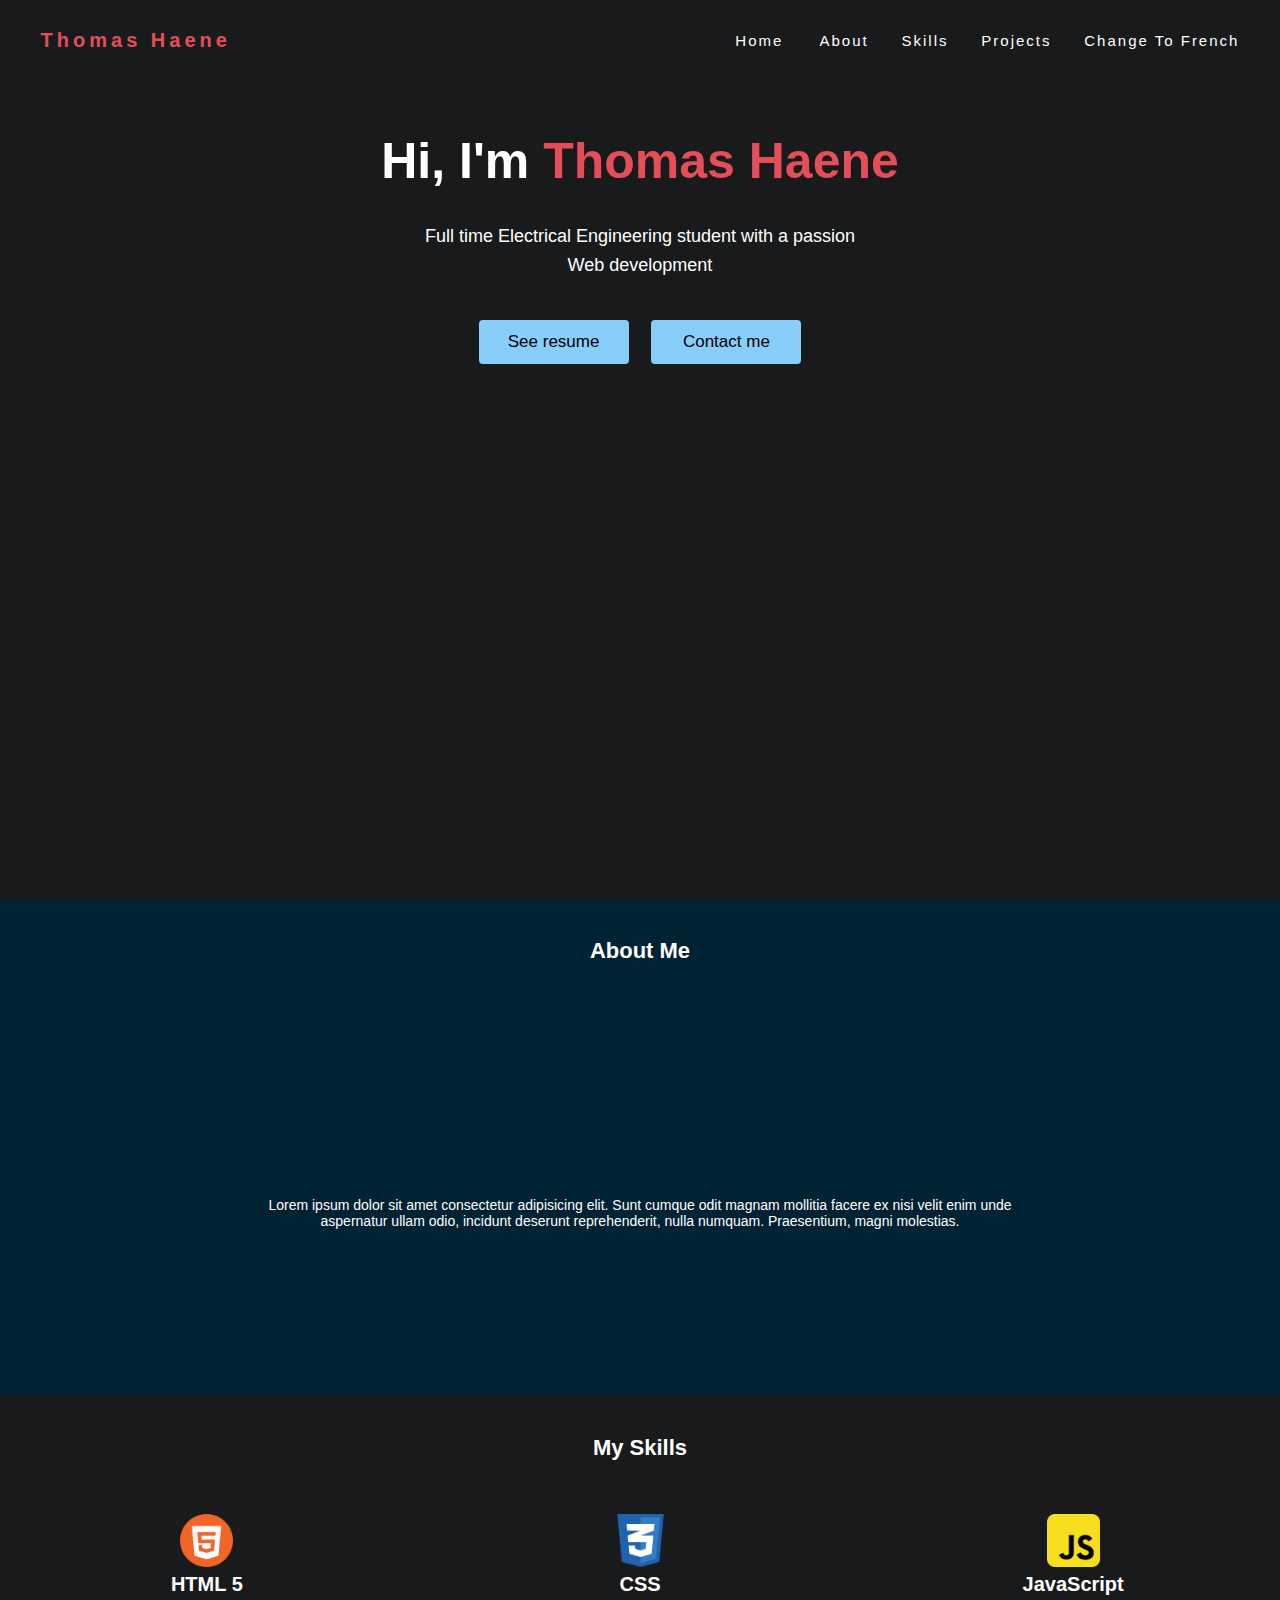
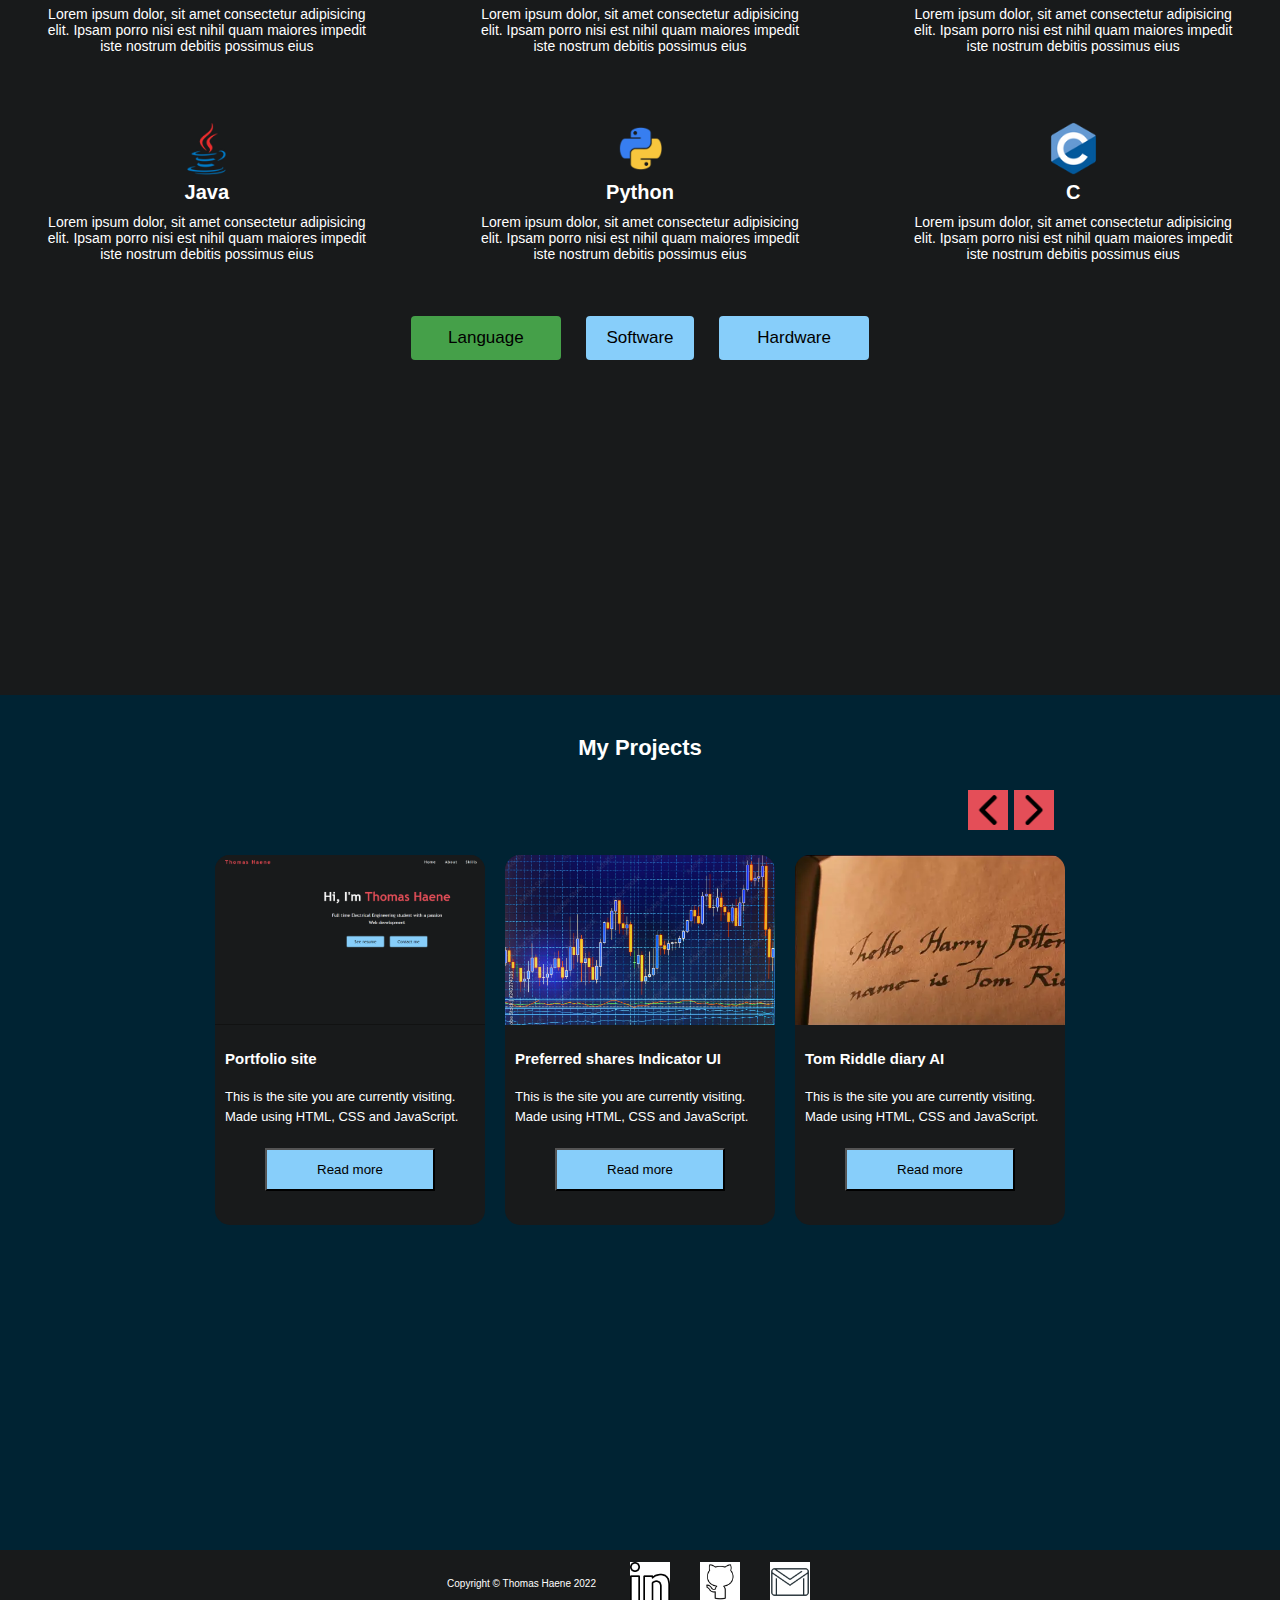
==== index.html @ de73f101 "Added the template for my projects section." ====
<!DOCTYPE html>
<html lang="en">
<head>
    <meta charset="UTF-8">
    <meta http-equiv="X-UA-Compatible" content="IE=edge">
    <meta name="viewport" content="width=device-width, initial-scale=1.0">


    <title>Tom's website V2</title>
    <link rel="stylesheet" href="style.css">
    <script src="./script.js"></script>
    
    <!-- How to close the side bar in VS code: CTRL B  -->
    <!-- Also to comment a line use CTRL / this is huge -->



    
</head>
<body>

    <header>
        <nav>
            <div class="logo"> Thomas Haene </div>
    
            </div>
            
            <div class="nav-items">
                <a href="/index.html"> Home </a>
                <a href="#about"> About</a>
                <a href="#skills"> Skills</a>
                <a href="#projects"> Projects</a>
                <a href="/contact.html" onclick="french"> Change To French</a>
            
            </div>


            <span class="mobileNavMenu">Menu</span>
            
    
        </nav>
    </header>
    
    <main>
        <section class="hero"> 
            <div class="hero-container">
                <h1> Hi, I'm <span>Thomas Haene</span></h1>
                <p> Full time Electrical Engineering student with a passion <br> <span>Web development</span></p>
                <div class="button-container">
                    <input type="submit" value= "See resume" class='resumebutton' onclick="openResume()"/>
                    <input type="submit" value= "Contact me" class='resumebutton'/>
                
                </div>
               
            
            </div>
        </section>  
        
        <section class="aboutme">
            <h1> About Me</h1>

            <span id="about"></span>

            <p class="aboutp">
                Lorem ipsum dolor sit amet consectetur adipisicing elit. Sunt cumque odit magnam mollitia facere ex nisi velit enim unde aspernatur ullam odio, incidunt deserunt reprehenderit, nulla numquam. Praesentium, magni molestias.
            </p>

        


           
        </section>




    
    
        <section class="skills">
            <h1>My Skills</h1>
            <span id="skills"></span>

            <div class="skillContainer">
                <div class="skill1"> 
                    <img src="htmlicon.png" alt="">
                    <h3>HTML 5</h3>
                    <p>Lorem ipsum dolor, sit amet consectetur adipisicing elit. Ipsam porro nisi est nihil quam maiores impedit iste nostrum debitis possimus eius</p>
                </div>
                <div class="skill2">
                    <img src="cssicon.png" alt="">
                    <h3>CSS</h3>
                    <p>Lorem ipsum dolor, sit amet consectetur adipisicing elit. Ipsam porro nisi est nihil quam maiores impedit iste nostrum debitis possimus eius</p>
                </div>
                <div class="skill3"> 
                    <img src="JavaScripticon.png" alt="">
                    <h3>JavaScript</h3>
                    <p>Lorem ipsum dolor, sit amet consectetur adipisicing elit. Ipsam porro nisi est nihil quam maiores impedit iste nostrum debitis possimus eius</p>
                </div>
                <div class="skill4"> 
                    <img src="javaicon.png" alt="javaicon">
                    <h3>Java</h3>
                    <p>Lorem ipsum dolor, sit amet consectetur adipisicing elit. Ipsam porro nisi est nihil quam maiores impedit iste nostrum debitis possimus eius</p>
                </div>
                <div class="skill5"> 
                    <img src="pythonicon.png" alt="">
                    <h3>Python</h3>
                    <p>Lorem ipsum dolor, sit amet consectetur adipisicing elit. Ipsam porro nisi est nihil quam maiores impedit iste nostrum debitis possimus eius</p>
                </div>
                <div class="skill6">
                    <img src="cicon.png" alt="">
                    <h3>C</h3>
                    <p>Lorem ipsum dolor, sit amet consectetur adipisicing elit. Ipsam porro nisi est nihil quam maiores impedit iste nostrum debitis possimus eius</p>
                </div>
            </div>

            <div class="buttonContainer">
                <button data-language class="languagesButton" onclick="languagesMenu()" > Language </button>
                <button data-software class="softwaresButton" onclick="softwareMenu()"> Software</button>
                <button data-hardware class="hardwaresButton" onclick="hardwareMenu()"> Hardware</button>
            </div>

            


        </section>

    
        <section class="projects">
            <h1>My Projects</h1>
            <span id="projects"></span>
           
            


            <div class="projectsContainer">
              
               

                <div class="projectCard">
                    <div class="cardImage1"></div>
                    <h2>Portfolio site</h2>
                    <p>This is the site you are currently visiting. Made using HTML, CSS and JavaScript.</p>
                    <button class="1stProject" onclick="">Read more</button>
                </div>
                <div class="projectCard">
                    <div class="cardImage2"></div>
                    <h2>Preferred shares Indicator UI</h2>
                    <p>This is the site you are currently visiting. Made using HTML, CSS and JavaScript.</p>
                    <button class="1stProject" onclick="">Read more</button>
                </div>
                <div class="third">
                    <div class="arrows">
                        <img src="leftarrow.png" alt="" class="leftArrow" onclick="leftArrow">
                        <img src="rightarrow.png" alt="" class="rightArrow" onclick="rightArrow">
                        
                    </div>
                    <div class="projectCard">
                        <div class="cardImage3"></div>
                        <h2>Tom Riddle diary AI</h2>
                        <p>This is the site you are currently visiting. Made using HTML, CSS and JavaScript.</p>
                        <button class="1stProject" onclick="">Read more</button>
                    </div>     

                </div>
                
                
                
                
            </div>
           
            

        
        </section>
    

    </main>
    

    
    <footer>
        <div class="footerContainer">
            <div class="copyright">
                Copyright © Thomas Haene 2022
            </div>
            <div class="icons">
                <div class="linkedin">
                    <a href="https://www.linkedin.com/in/thomas-haene-a68b44220/">
                        <img src="linkedinwhite.png" alt="">
                    </a>
                   
                </div>
                <div class="github">
                    <a href="https://github.com/TomHaene"><img src="githubwhite.png" alt=""></a>
                </div>
                <div class="email">
                    <a href=""><img src="emailwhite.png" alt=""></a>
                </div>

            </div>




            
        </div>

    </footer>


    
</body>


</html>
---- style.css ----
* {
    box-sizing: border-box;
    margin:0px;
    padding: 0px;
    font-family: 'Trebuchet MS', 'Lucida Sans Unicode', 'Lucida Grande', 'Lucida Sans', 'Arial', 'Sans-serif';
    /* border: 2px solid lime  */
}


html{
    font-size: 62.5%; 
    /*this is 10px*/

}



/*-----------------Nav section-----------------------*/ 
nav{
    height:9vh;
    background-color: #181a1b;
    display: flex;
    justify-content: space-between;
    align-items: center;
    padding-left: 2%;
    padding-right: 2%;
    position: fixed;
    top: 0%;
    width: 100%;
    z-index: 9999;
    
}  

nav a, .logo{
    text-decoration: none;
    padding: 0 1.5rem;
    color:#fff;
}

nav a{
    letter-spacing: 2px;
    font-size: 1.5rem;
}

nav .logo{
    color: #e44e58;
    font-size: 2rem;
    font-weight: bold;
    letter-spacing: 4px;
}

.mobileNavMenu{
    display: none;
}


.hamburgerMenu{
    cursor: pointer;
    display: none;
}


/*-----------------Nav section-----------------------*/ 







/*-----------------Hero section-----------------------*/ 
.hero{
    background-color: #181a1b;
    color: #fff;

   
}

.hero-container{
    height:100vh;
    padding-top: 9%;
    line-height: 1.5;
    display: flex;
    flex-direction: column;
    align-items: center;
}

.hero-container p{
    margin-top:23px;

    line-height: 1.6;
    font-size:1.8rem;
    text-align: center;
}

.hero h1{
    font-size: 5rem;
    margin-top: 1vh;
}

.hero h1 span{
    color: #e44e58;
}


.button-container{
    margin-top: 40px;
}

.button-container input{
    margin: 0 10px 0 10px;;
}

/*---------------- Hero section-----------------------*/ 








/*-----------------About me section-----------------------*/ 
.aboutme{
    background-color: #002333;
    color: #fff;
    height:55vh;
    position: relative;
}

.aboutme h1{
    display: inline-block;
    position: absolute;
    left: 50%;
    transform: translateX(-50%);
    margin-top: 38px;
    font-size: 2.2rem;
}

.aboutp{
    position: absolute;
    height:15vh;
    width: 60%;
    left: 50%;
    transform: translateX(-50%);
    top: 33vh;
    font-size: 1.4rem;
    text-align: center;

}

#about{
    position: relative;
    top:-55%;
}



/*-----------------About me section-----------------------*/ 







/*-----------------Skills section-----------------------*/ 
.skills{
    background-color: #181a1b;
    color: #fff;
    height:100vh;
    position: relative;
}

#skills{
    position: relative;
    top:-6%;
}

.skills h1{
    position: absolute;
    left: 50%;
    transform: translateX(-50%);
    margin-top: 40px;
   font-size: 2.2rem;
   display: inline-block;
}
.skillContainer{
    display: grid;
    grid-template-columns: repeat(3,1fr);
    grid-template-rows: 160px 160px 160px;
    grid-row-gap: 10%;
    grid-column-gap: 8%;
    padding: 3%;
    padding-top:9%;

}


.skillContainer div{
    display: flex;
    flex-direction: column;
    align-items: center;

}

.skillContainer img{
    width: 53px;
    margin-bottom: 2%;
    margin-top: 1%;
}
.skillContainer h3{
    margin-bottom: 3%;
    font-size: 2rem;;
}
.skillContainer p{
    margin-bottom: 2%;
    font-size: 1.4rem;
    text-align: center;
}


.buttonContainer{
    display: flex;
    margin-top: 40px;
    flex-direction: row;
    justify-content: center;
    position: relative;
    bottom: 17%;
}

.buttonContainer button{
    margin: 0 1%;
    background-color: lightskyblue;
    width:150px;
    color: black;
    font-size: 17px;
    padding: 12px 20px;
    border: none;
    border-radius: 4px;
    cursor: pointer;
}

.buttonContainer button:hover {
    background-color: #45a049;
    width:150px;
    color: black;
    font-size: 17px;
    padding: 12px 20px;
    border: none;
    border-radius: 4px;
    cursor: pointer;
  }

  .buttonContainer button.languagesButton{
    background-color: #45a049;
  }

  .buttonContainer button.softwaresButton{
    width: fit-content;

  }


/*-----------------Skills section-----------------------*/ 












/*-----------------Projects section-----------------------*/ 

.projects{
    background-color: #002333;
    color: #fff;
    height:95vh;
    padding-top: 30px;
}

.projects h1{
    position: absolute;
    left: 50%;
    transform: translateX(-50%);
    margin-top: 10px;
   font-size: 2.2rem;
   display: inline-block;
}

#projects{
    position: relative;
    top:-11%;
}


.projectsContainer{
    display: flex;
    justify-content: center;

    flex-wrap: wrap;
    margin-top: 60px;


}


.projectCard{
    width:270px;
    height: 370px;
    margin: 10px;
    margin-top: 70px;
    border-radius: 15px;
    position: relative;
    background-color:#181a1b;
    display: flex;
    flex-direction: column;
}

.projectCard:hover{
    cursor: pointer;
    transform: scale(1.03);
    transition: all 1s ease;

}

.projectCard div{
    height: 170px;
    margin-bottom: 15px;
    background-size: cover;
    border-radius: 15px 15px 0 0 ;

}

.projectCard h2{
    padding: 10px;

}

.projectCard p{
    padding: 10px;
    font-size: 1.3rem;
    line-height: 1.5;
}


.cardImage1{
    background-image: url(websitepic.png);

}

.cardImage2{
    background-image: url(stock.jpg);

}

.cardImage3{
    background-image: url(riddle.webp);

}

.projectCard button{
    background-color:lightskyblue;
    padding: 12px 15px;
    text-align: center;
    display: block;
    margin: 12px 50px;
    
}

.projectCard button:hover{
    cursor: pointer;
    background-color: #45a049;
}


.third{
    position: relative;

}

.arrows{
    height: 50px;
    width: 100px;
   position: absolute;
   right: 5%;
   display: flex;
   justify-content: center;
   align-items: center;

}
.arrows img{
    height:40px;
    padding: 5px;
    margin: 0 3px;
    width:auto;
    background-color: #e44e58;
}

.leftArrow:hover{
    cursor: pointer;
}

.rightArrow:hover{
    cursor: pointer;
}






















/*-----------------Projects section-----------------------*/ 















/*-----------------Footer section-----------------------*/ 

footer{
    background-color: #181a1b;
    padding: 12px;
}


.footerContainer{
 display: flex;
 align-items: center;
 justify-content: center;



}

.copyright{
    line-height: 1.5;
    color: #fff;
    margin-right: 7px;
}


footer img{
    height:40px;
    background-color:#fff
}


.email{
    transition: transform 0.2s ease-out;
}

.email:hover{
    transform: scale(1.1);
    transition: all 0.5s ease;
}
.github{
    transition: transform 0.2s ease-out;
}

.github:hover{
    transform: scale(1.1);
    transition: all 0.5s ease;
}
.linkedin{
    transition: transform 0.2s ease-out;
}

.linkedin:hover{
    transform: scale(1.1);
    transition: all 0.5s ease;
}




.icons{
    display:flex;
    margin-left: 12px;
    margin-right: 8px;
}

.icons div{
    margin-right:15px;
    margin-left:15px;
}








/*-----------------Footer section-----------------------*/ 





















/*-----------------Buttons section-----------------------*/ 
input[type=text], select, textarea {
    width: 100%; /* Full width */
    padding: 12px; /* Some padding */ 
    border: 1px solid #ccc; /* Gray border */
    border-radius: 4px; /* Rounded borders */
    box-sizing: border-box; /* Make sure that padding and width stays in place */

    resize: vertical /* Allow the user to vertically resize the textarea (not horizontally) */

  }
  /* Style the submit button with a specific background color etc */
  input[type=submit] {
    background-color: lightskyblue;
    width:150px;
    color: black;
    font-size: 17px;
    padding: 12px 20px;
    border: none;
    border-radius: 4px;
    cursor: pointer;
  }
  
  /* When moving the mouse over the submit button, add a darker green color */
  input[type=submit]:hover {
    background-color: #45a049;
  }
/*-----------------Buttons section-----------------------*/ 






/*---------------Mobile Version-------------------------*/


@media screen and (max-width: 767px) {


     /*--------Mobile NavBar ---------------*/

     .nav-items{
        display: none;
     }

     nav .logo{
        font-size: 1.7rem;
    }

    .mobileNavMenu{
        display: inline-block;
        color: #fff;
        font-size: 2rem;
        margin-right: 5%;
    }

   


      /*--------Mobile NavBar ---------------*/











      /*--------Mobile Hero section ---------------*/

      
      .hero h1{
        margin-top: 10vh;
        text-align: center;
        padding-left: 6%;
        padding-right: 6%;
        font-size: 4rem;
    }

    .hero-container p{
        margin-top:23px;
        padding-left: 4%;
        padding-right: 4%;;
        line-height: 1.6;
        font-size:1.4rem;
        
    }

      /*--------Mobile Hero section ---------------*/
      
      



    .aboutp{
        width:75%;
        left: 50%;
        transform: translateX(-50%);
    }









    /*--------Mobile Skills Section -------*/

    .skills{
        height: 1300px;
    }


    .skillContainer {
        grid-template-columns: 1fr;
        grid-template-rows: repeat(6, auto);
        padding:0% 3%;
        grid-row-gap: 1.7%;
        padding-top: 24vh;
    
      }

      .buttonContainer{
        position: absolute;
        width: 90%;
        bottom: 89%;
        left:50%;
        transform:translate(-50%);

    }

    .buttonContainer button{
        padding: 1em;
        width: auto;
        font-size: 1.4rem;
    }

    .buttonContainer button:hover{
        width: auto;
        padding: 1em;
        font-size: 1.4rem;



    }
    

    /*--------Mobile Skills Section -------*/









    /*--------Mobile Projects Section -------*/


    .projects{
        height: 183vh
    }

    .arrows{
        display: none;
    }

    .projectCard{
        margin-top:20px;
    }






    /*--------Mobile Projects Section -------*/
   
      

    
    








}
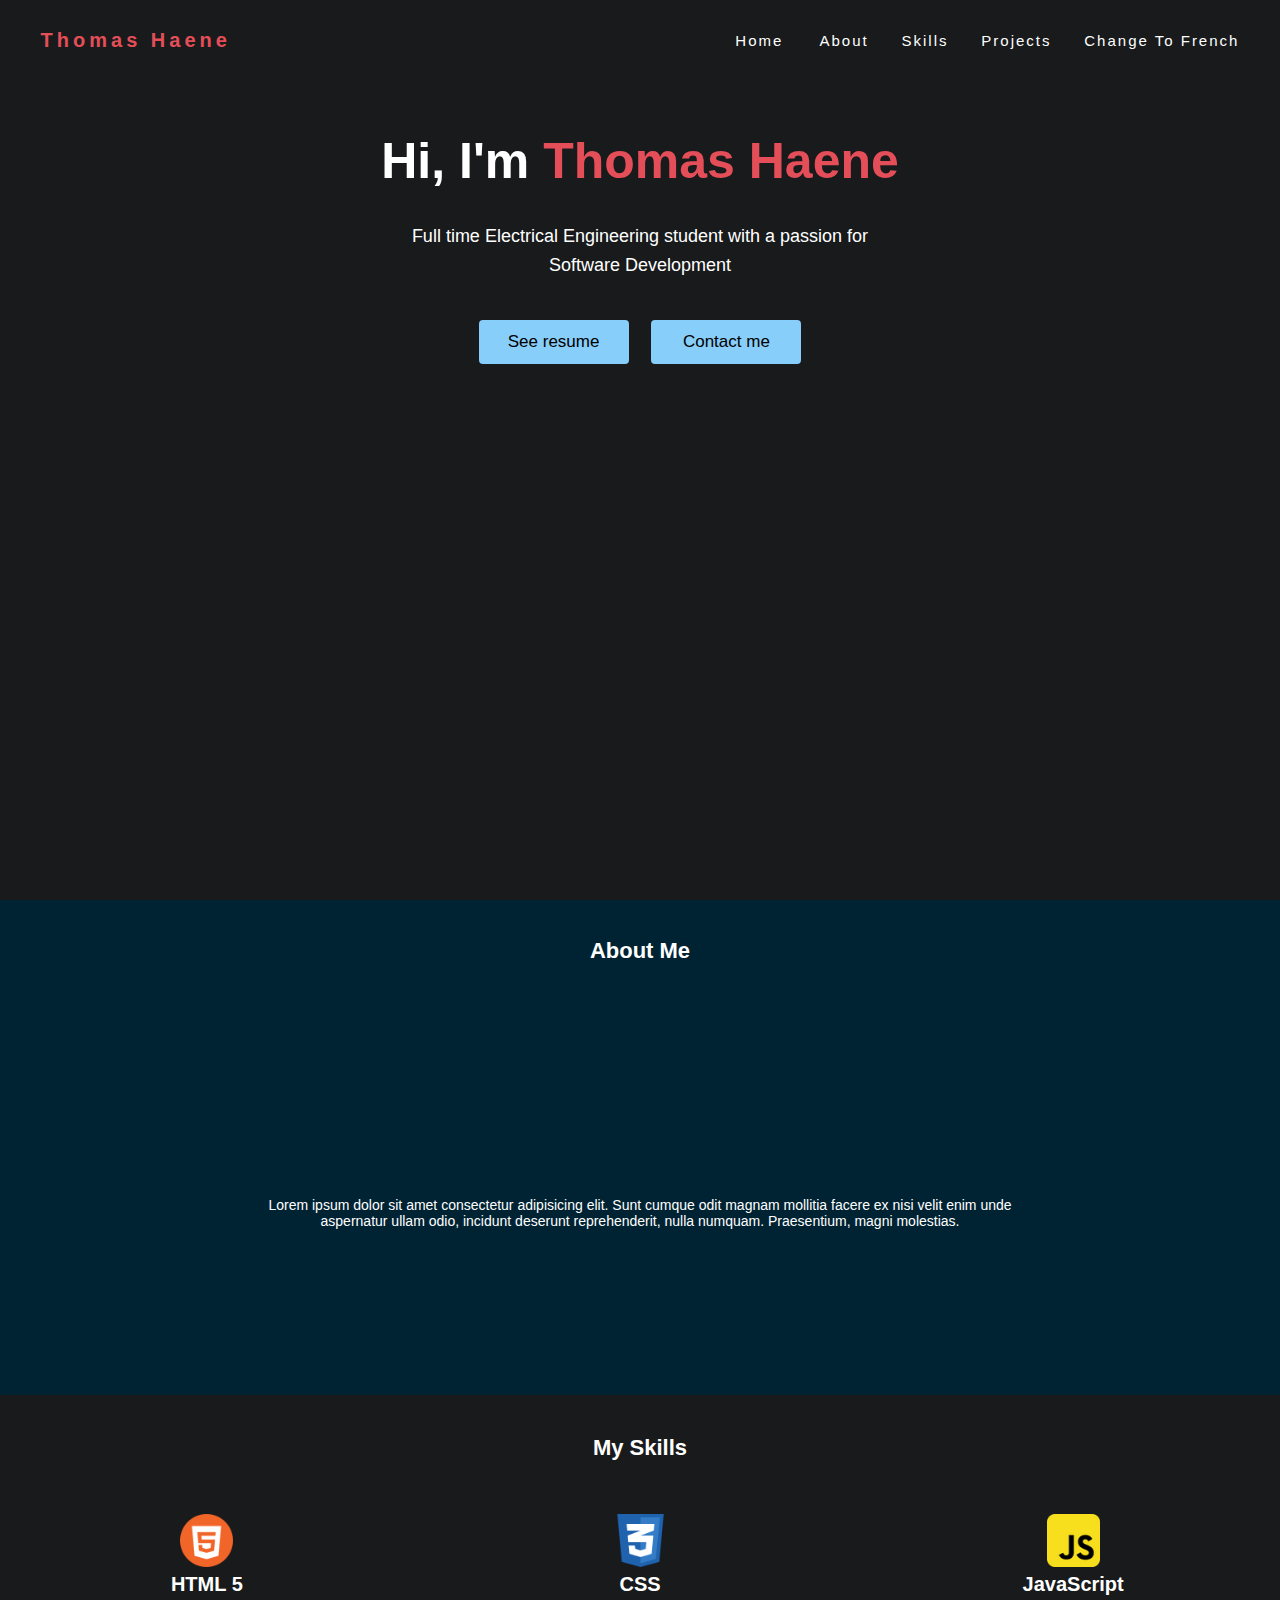
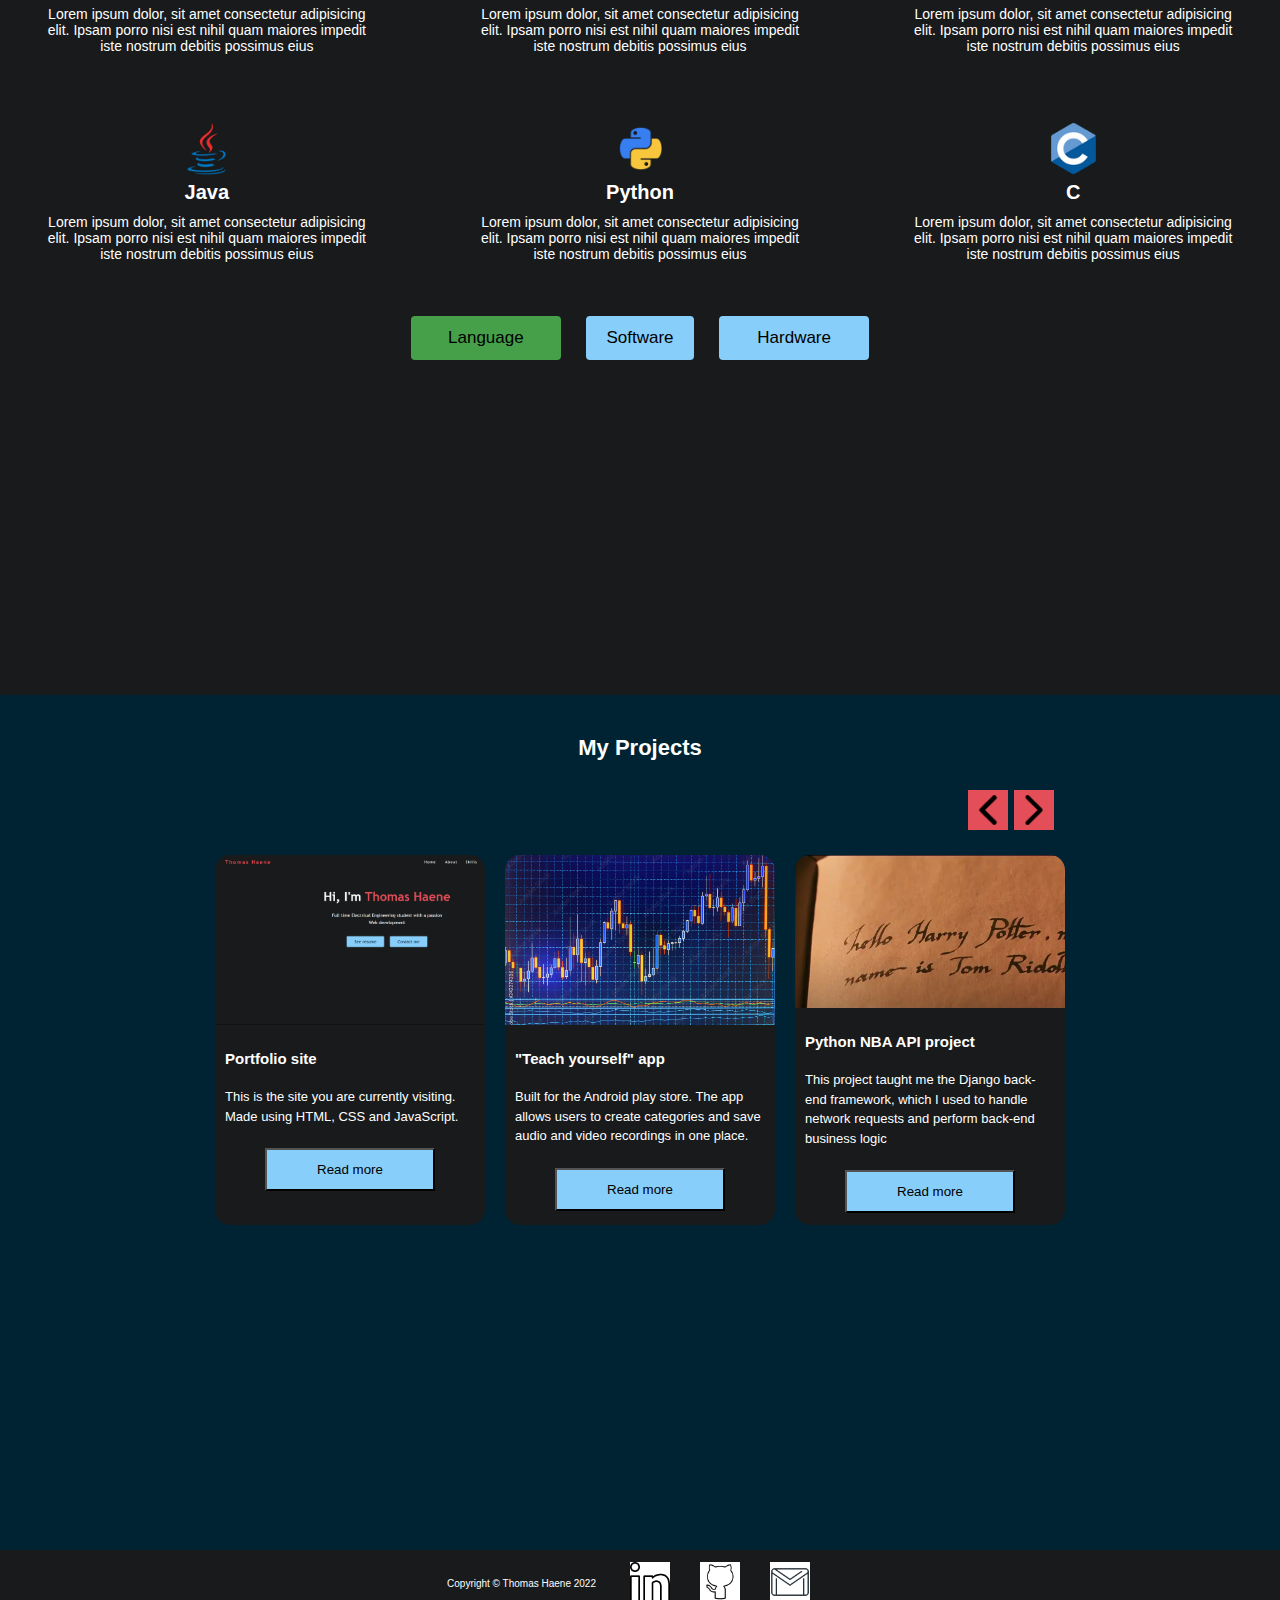
==== commit 5a31703a: "Added a page displaying the code behind my site." ====
--- a/index.html
+++ b/index.html
@@ -12,9 +12,6 @@
     
     <!-- How to close the side bar in VS code: CTRL B  -->
     <!-- Also to comment a line use CTRL / this is huge -->
-
-
-
     
 </head>
 <body>
@@ -45,7 +42,7 @@
         <section class="hero"> 
             <div class="hero-container">
                 <h1> Hi, I'm <span>Thomas Haene</span></h1>
-                <p> Full time Electrical Engineering student with a passion <br> <span>Web development</span></p>
+                <p> Full time Electrical Engineering student with a passion for <br> <span>Software Development</span></p>
                 <div class="button-container">
                     <input type="submit" value= "See resume" class='resumebutton' onclick="openResume()"/>
                     <input type="submit" value= "Contact me" class='resumebutton'/>
@@ -140,13 +137,13 @@
                     <div class="cardImage1"></div>
                     <h2>Portfolio site</h2>
                     <p>This is the site you are currently visiting. Made using HTML, CSS and JavaScript.</p>
-                    <button class="1stProject" onclick="">Read more</button>
+                    <button class="1stProject" onclick="window.location.href ='portfolio_site_details.html'">Read more</button>
                 </div>
                 <div class="projectCard">
                     <div class="cardImage2"></div>
-                    <h2>Preferred shares Indicator UI</h2>
-                    <p>This is the site you are currently visiting. Made using HTML, CSS and JavaScript.</p>
-                    <button class="1stProject" onclick="">Read more</button>
+                    <h2>"Teach yourself" app </h2>
+                    <p>Built for the Android play store. The app allows users to create categories and save audio and video recordings in one place.</p>
+                    <button class="1stProject" onclick="window.location.href = 'Teach_yourself.html'">Read more</button>
                 </div>
                 <div class="third">
                     <div class="arrows">
@@ -156,8 +153,8 @@
                     </div>
                     <div class="projectCard">
                         <div class="cardImage3"></div>
-                        <h2>Tom Riddle diary AI</h2>
-                        <p>This is the site you are currently visiting. Made using HTML, CSS and JavaScript.</p>
+                        <h2>Python NBA API project</h2>
+                        <p>This project taught me the Django back-end framework, which I used to handle network requests and perform back-end business logic</p>
                         <button class="1stProject" onclick="">Read more</button>
                     </div>     
 
--- a/style.css
+++ b/style.css
@@ -351,7 +351,7 @@
 
 .cardImage1{
     background-image: url(websitepic.png);
-
+    
 }
 
 .cardImage2{
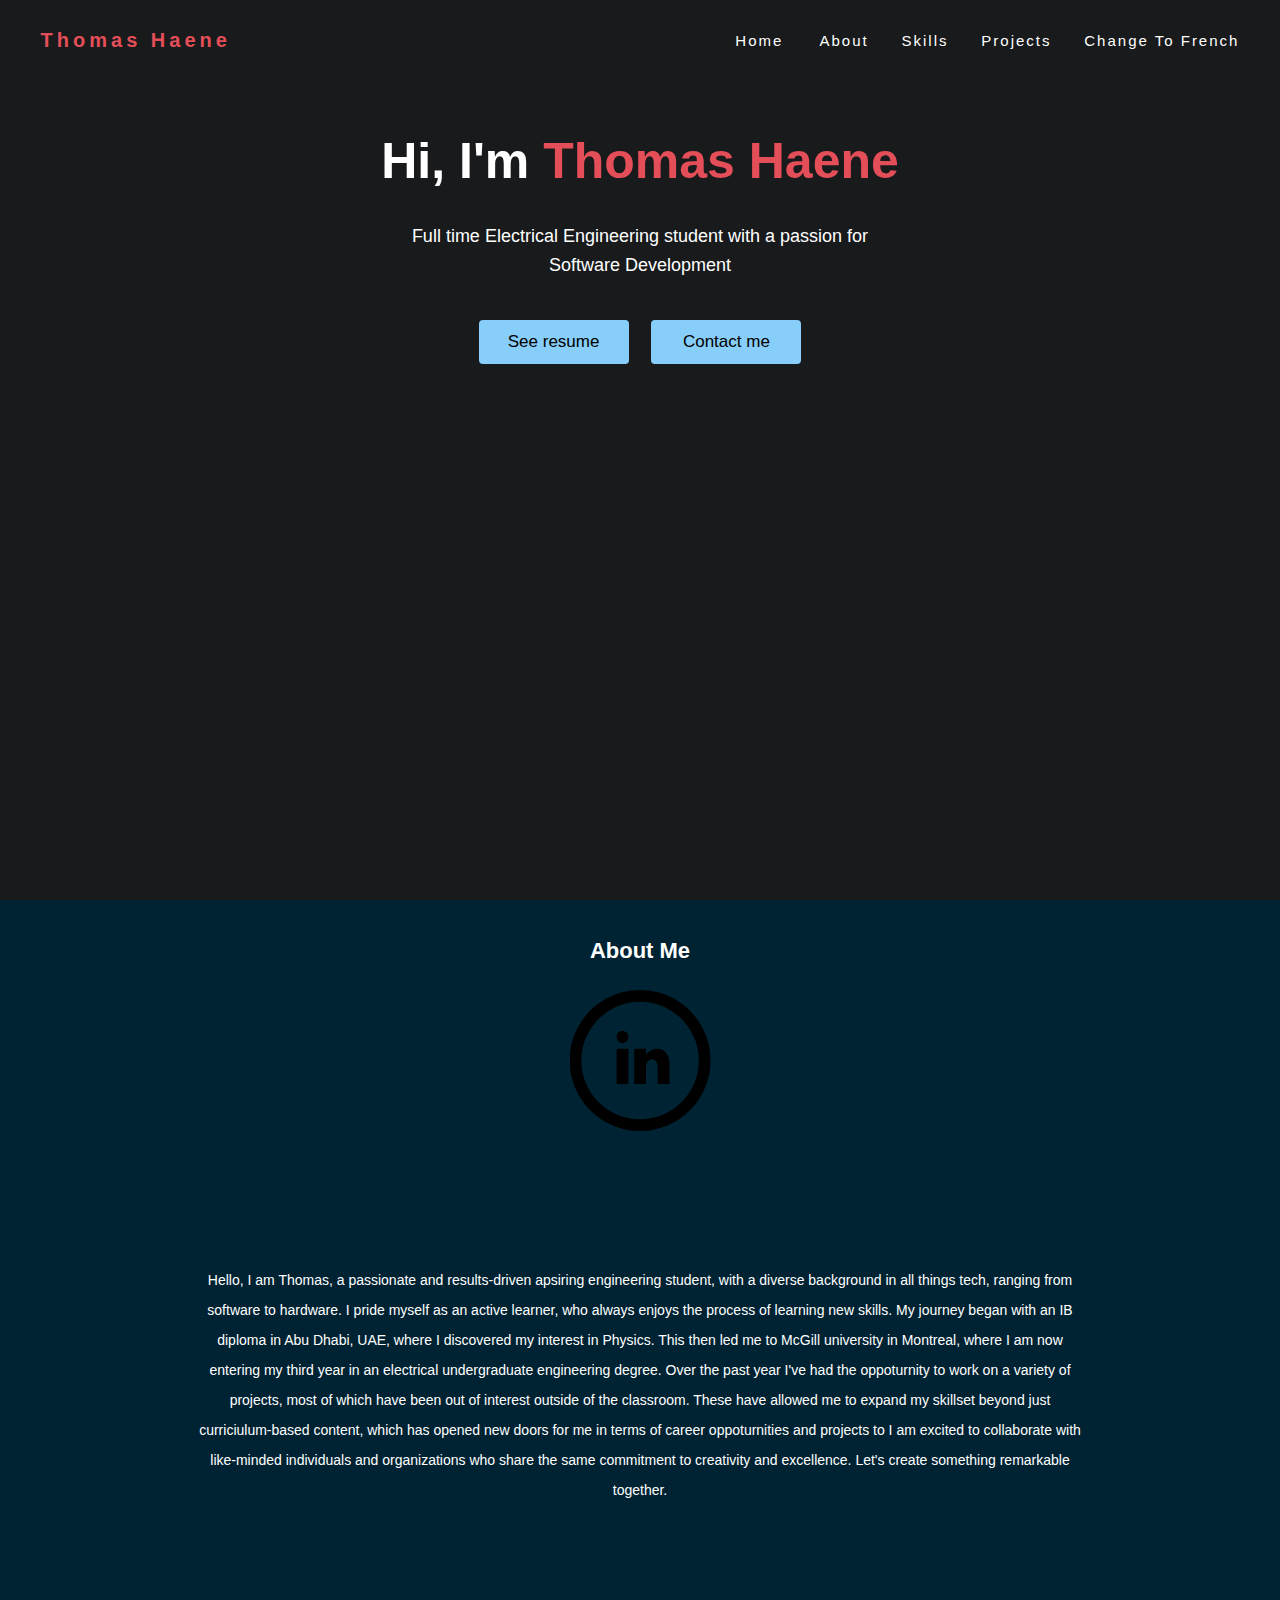
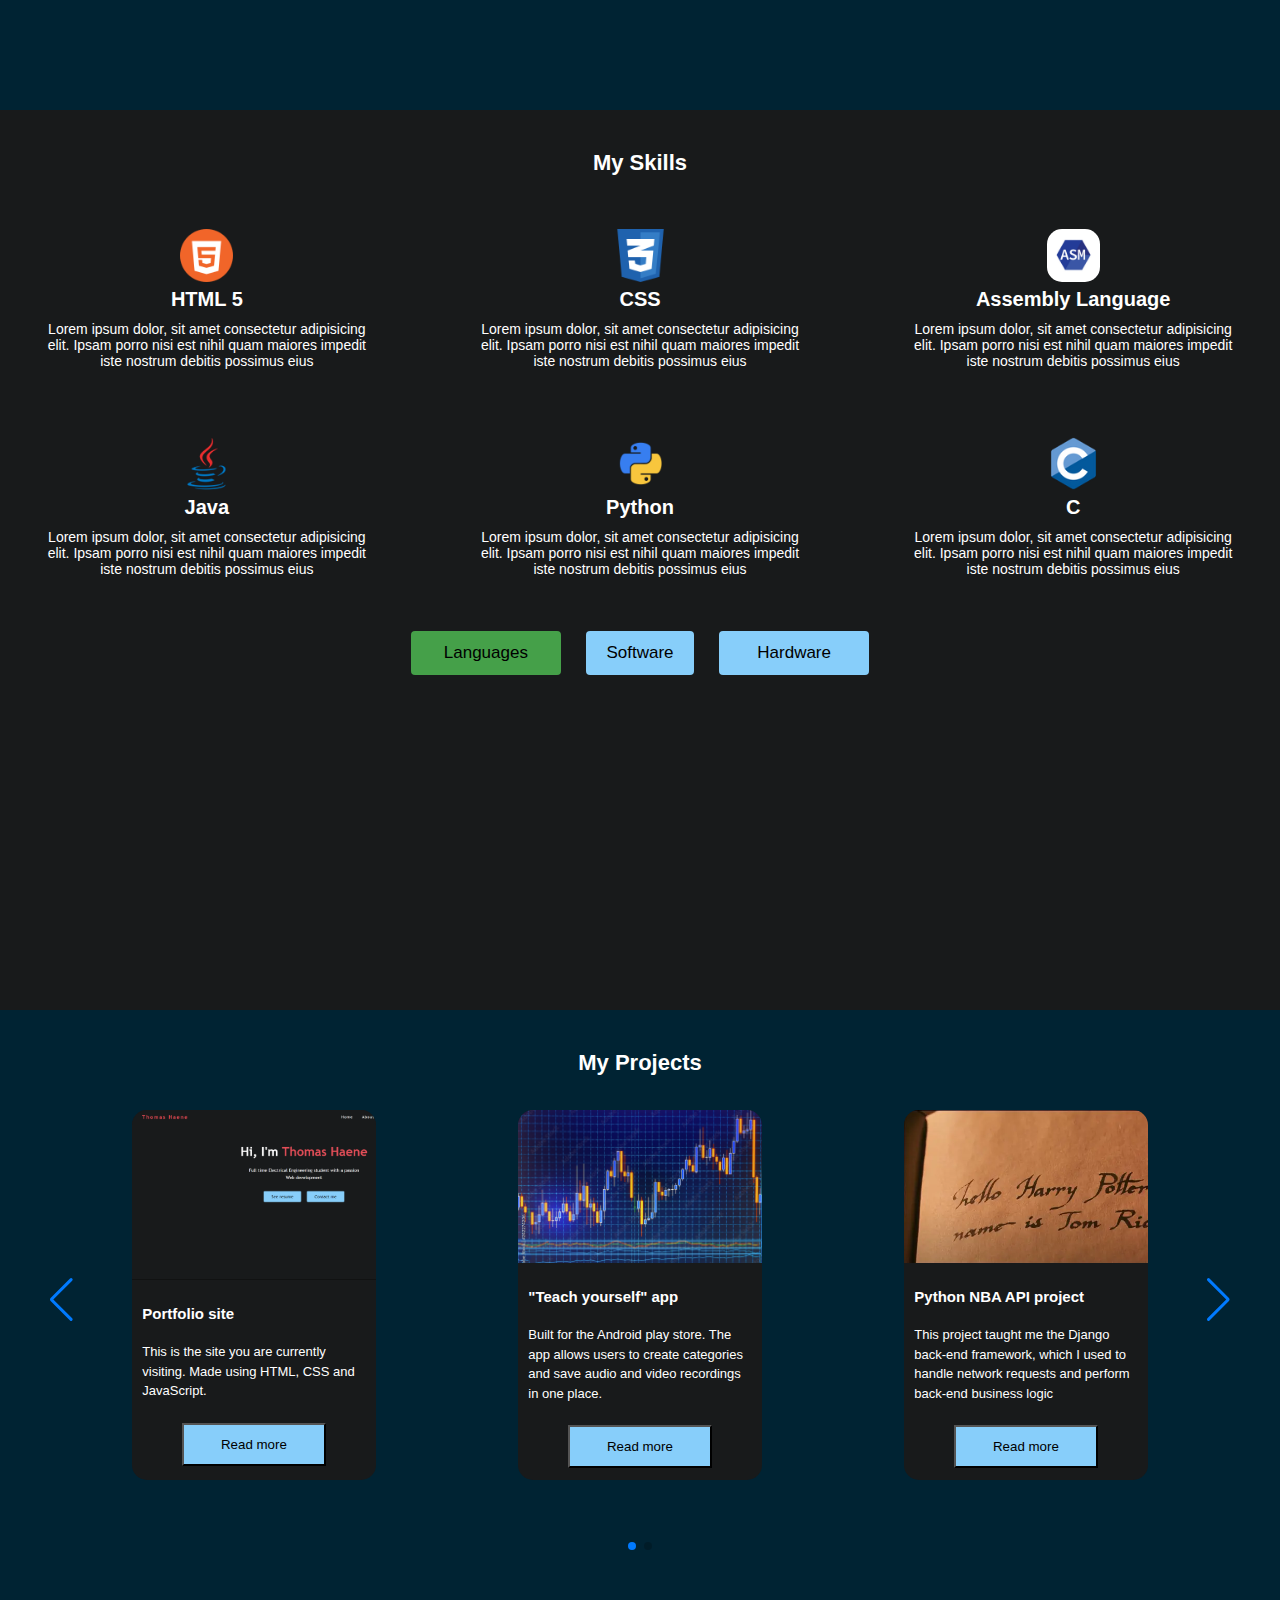
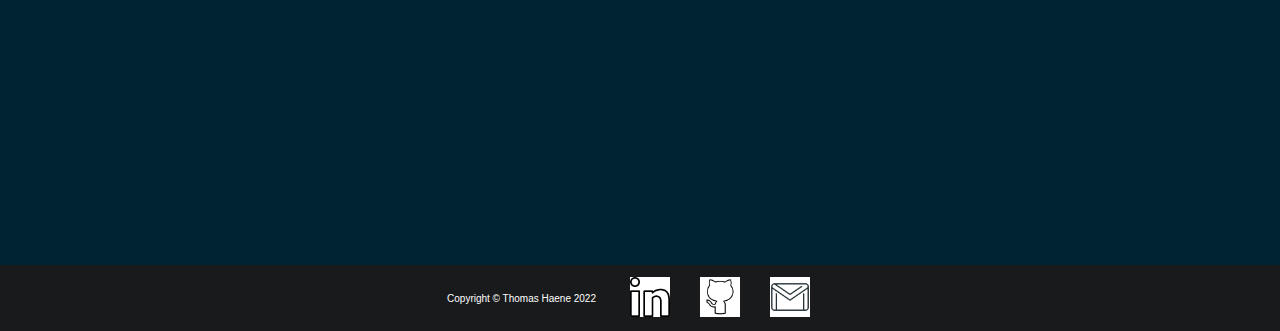
==== commit e3581ae4: "Added a Card Slider in my projects section" ====
--- a/index.html
+++ b/index.html
@@ -8,7 +8,14 @@
 
     <title>Tom's website V2</title>
     <link rel="stylesheet" href="style.css">
+    <link
+    rel="stylesheet"
+    href="https://unpkg.com/swiper/swiper-bundle.min.css"
+  />
+ 
+
     <script src="./script.js"></script>
+
     
     <!-- How to close the side bar in VS code: CTRL B  -->
     <!-- Also to comment a line use CTRL / this is huge -->
@@ -54,12 +61,24 @@
         </section>  
         
         <section class="aboutme">
+
+            
             <h1> About Me</h1>
 
             <span id="about"></span>
 
+
+            <img src="linkedinimg.svg" class="about_me_image">
+
+
             <p class="aboutp">
-                Lorem ipsum dolor sit amet consectetur adipisicing elit. Sunt cumque odit magnam mollitia facere ex nisi velit enim unde aspernatur ullam odio, incidunt deserunt reprehenderit, nulla numquam. Praesentium, magni molestias.
+                Hello, I am Thomas, a passionate and results-driven apsiring engineering student, with a diverse background in all things tech, ranging from software to hardware. I pride myself as an active learner, who always enjoys the process of learning new skills.
+
+                My journey began with an IB diploma in Abu Dhabi, UAE, where I discovered my interest in Physics. This then led me to McGill university in Montreal, where I am now entering my third year in an electrical undergraduate engineering degree. Over the past year I've had the oppoturnity to work on a variety of projects, most of which have been out of interest outside of the classroom. These have allowed me to expand my skillset beyond just curriciulum-based content, which has opened new doors for me in terms of career oppoturnities and projects to
+
+                I am excited to collaborate with like-minded individuals and organizations who share the same commitment to creativity and excellence. Let's create something remarkable together.
+                
+                
             </p>
 
         
@@ -68,11 +87,6 @@
            
         </section>
 
-
-
-
-    
-    
         <section class="skills">
             <h1>My Skills</h1>
             <span id="skills"></span>
@@ -89,8 +103,8 @@
                     <p>Lorem ipsum dolor, sit amet consectetur adipisicing elit. Ipsam porro nisi est nihil quam maiores impedit iste nostrum debitis possimus eius</p>
                 </div>
                 <div class="skill3"> 
-                    <img src="JavaScripticon.png" alt="">
-                    <h3>JavaScript</h3>
+                    <img src="Assembly.png" alt="" style="border-radius: 15px;">
+                    <h3>Assembly Language</h3>
                     <p>Lorem ipsum dolor, sit amet consectetur adipisicing elit. Ipsam porro nisi est nihil quam maiores impedit iste nostrum debitis possimus eius</p>
                 </div>
                 <div class="skill4"> 
@@ -111,7 +125,7 @@
             </div>
 
             <div class="buttonContainer">
-                <button data-language class="languagesButton" onclick="languagesMenu()" > Language </button>
+                <button data-language class="languagesButton" onclick="languagesMenu()" > Languages </button>
                 <button data-software class="softwaresButton" onclick="softwareMenu()"> Software</button>
                 <button data-hardware class="hardwaresButton" onclick="hardwareMenu()"> Hardware</button>
             </div>
@@ -127,41 +141,77 @@
             <span id="projects"></span>
            
             
-
-
-            <div class="projectsContainer">
-              
-               
-
-                <div class="projectCard">
-                    <div class="cardImage1"></div>
-                    <h2>Portfolio site</h2>
-                    <p>This is the site you are currently visiting. Made using HTML, CSS and JavaScript.</p>
-                    <button class="1stProject" onclick="window.location.href ='portfolio_site_details.html'">Read more</button>
-                </div>
-                <div class="projectCard">
-                    <div class="cardImage2"></div>
-                    <h2>"Teach yourself" app </h2>
-                    <p>Built for the Android play store. The app allows users to create categories and save audio and video recordings in one place.</p>
-                    <button class="1stProject" onclick="window.location.href = 'Teach_yourself.html'">Read more</button>
-                </div>
-                <div class="third">
-                    <div class="arrows">
-                        <img src="leftarrow.png" alt="" class="leftArrow" onclick="leftArrow">
-                        <img src="rightarrow.png" alt="" class="rightArrow" onclick="rightArrow">
+               <div class="swiper mySwiper projects_container ">
+
+
+                    <div class="swiper-wrapper">
+
+                      <div class="swiper-slide">
+
+                        <div class="projectCard">
+                            <div class="cardImage1"></div>
+                            <h2>Portfolio site</h2>
+                            <p>This is the site you are currently visiting. Made using HTML, CSS and JavaScript.</p>
+                            <button class="1stProject" onclick="window.location.href ='portfolio_site_details.html'">Read more</button>
+                        </div>    
+                      </div>
+
+                      <div class="swiper-slide">
+
+                        <div class="projectCard">
+                            <div class="cardImage2"></div>
+                            <h2>"Teach yourself" app </h2>
+                            <p>Built for the Android play store. The app allows users to create categories and save audio and video recordings in one place.</p>
+                            <button class="1stProject" onclick="window.location.href = 'Teach_yourself.html'">Read more</button>
+                        </div>
+
+                    
+                      </div>
+                      <div class="swiper-slide">
+                        <div class="projectCard">
+                            <div class="cardImage3"></div>
+                            <h2>Python NBA API project</h2>
+                            <p>This project taught me the Django back-end framework, which I used to handle network requests and perform back-end business logic</p>
+                            <button class="1stProject" onclick="">Read more</button>
+                        </div>     
                         
+                    
+                      </div>
+                      <div class="swiper-slide">
+
+                        <div class="projectCard">
+                            <div class="cardImage1"></div>
+                            <h2>Portfolio site</h2>
+                            <p>This is the site you are currently visiting. Made using HTML, CSS and JavaScript.</p>
+                            <button class="1stProject" onclick="window.location.href ='portfolio_site_details.html'">Read more</button>
+                        </div> 
+
+
+                      </div>
+                      <div class="swiper-slide">
+                        <div class="projectCard">
+                            <div class="cardImage1"></div>
+                            <h2>Portfolio site</h2>
+                            <p>This is the site you are currently visiting. Made using HTML, CSS and JavaScript.</p>
+                            <button class="1stProject" onclick="window.location.href ='portfolio_site_details.html'">Read more</button>
+                        </div> 
+
+                      </div>
+
+
+                      
+
                     </div>
-                    <div class="projectCard">
-                        <div class="cardImage3"></div>
-                        <h2>Python NBA API project</h2>
-                        <p>This project taught me the Django back-end framework, which I used to handle network requests and perform back-end business logic</p>
-                        <button class="1stProject" onclick="">Read more</button>
-                    </div>     
-
-                </div>
-                
-                
-                
+
+                    <div class="swiper-button-next"></div>
+                    <div class="swiper-button-prev"></div>
+                    <div class="swiper-pagination"></div>
+                    
+                  </div>
+
+
+
+
                 
             </div>
            
@@ -207,6 +257,56 @@
 
     
 </body>
+<script src="https://unpkg.com/swiper/swiper-bundle.min.js"></script>
+
+    <!-- Initialize Swiper -->
+    <script>
+   
+
+      var swiper = new Swiper(".mySwiper", {
+        slidesPerView: 3,
+        spaceBetween: -45,
+        slidesPerGroup: 3,
+        loop: true,
+        loopFillGroupWithBlank: true,
+        pagination: {
+          el: ".swiper-pagination",
+          clickable: true,
+        },
+        navigation: {
+          nextEl: ".swiper-button-next",
+          prevEl: ".swiper-button-prev",
+        },
+      });
+    
+    </script>
+
+      <script>
+        // JavaScript code that executes when the media query is active
+        function handleMediaQueryChange(mediaQuery) {
+          if (mediaQuery.matches) {
+            console.log("Media query is active!");
+            swiper.params.slidesPerView = 1;
+            swiper.params.slidesPerGroup = 1;
+
+            // Add your JavaScript code here
+          } else {
+            console.log("Media query is not active!");
+            swiper.params.slidesPerView = 3;
+           
+
+          }
+        }
+
+        
+    
+        const mediaQuery = window.matchMedia("(max-width: 900px)");
+        handleMediaQueryChange(mediaQuery); // Initial check
+    
+        mediaQuery.addEventListener("change", handleMediaQueryChange); // Listen for changes
+      </script>
+
+
 
 
 </html>--- a/style.css
+++ b/style.css
@@ -124,7 +124,7 @@
 .aboutme{
     background-color: #002333;
     color: #fff;
-    height:55vh;
+    height:90vh;
     position: relative;
 }
 
@@ -137,13 +137,25 @@
     font-size: 2.2rem;
 }
 
+.about_me_image{
+    position: absolute;
+    left: 50%;
+    transform: translateX(-50%);
+    width: 11%;
+    min-width: 90px;
+    top: 90px;
+}
+
+
+
 .aboutp{
     position: absolute;
-    height:15vh;
-    width: 60%;
+    height:30vh;
+    width: 70%;
     left: 50%;
+    line-height: 30px;
     transform: translateX(-50%);
-    top: 33vh;
+    top: 45%;
     font-size: 1.4rem;
     text-align: center;
 
@@ -284,6 +296,22 @@
     padding-top: 30px;
 }
 
+
+.swiper{
+    width: 94vw;
+    /* max-width: 930px; */
+    
+    height: 520px;
+
+}
+
+
+.swiper-slide {
+    display: inline-block
+  }
+  
+
+
 .projects h1{
     position: absolute;
     left: 50%;
@@ -299,24 +327,17 @@
 }
 
 
-.projectsContainer{
-    display: flex;
-    justify-content: center;
-
-    flex-wrap: wrap;
-    margin-top: 60px;
-
-
-}
-
 
 .projectCard{
-    width:270px;
+    width: 19vw;
+    min-width: 230px;
     height: 370px;
     margin: 10px;
     margin-top: 70px;
     border-radius: 15px;
     position: relative;
+    margin-inline: auto;
+
     background-color:#181a1b;
     display: flex;
     flex-direction: column;
@@ -579,10 +600,15 @@
 
 
 
+
+
+
+
+
 /*---------------Mobile Version-------------------------*/
 
 
-@media screen and (max-width: 767px) {
+@media screen and (max-width:900px) {
 
 
      /*--------Mobile NavBar ---------------*/
@@ -711,18 +737,18 @@
     /*--------Mobile Projects Section -------*/
 
 
-    .projects{
-        height: 183vh
-    }
-
-    .arrows{
-        display: none;
+
+    .projects_container{
+        width: 60vw;
+       
     }
 
     .projectCard{
-        margin-top:20px;
-    }
-
+        margin-inline: auto;
+    }
+
+
+    
 
 
 
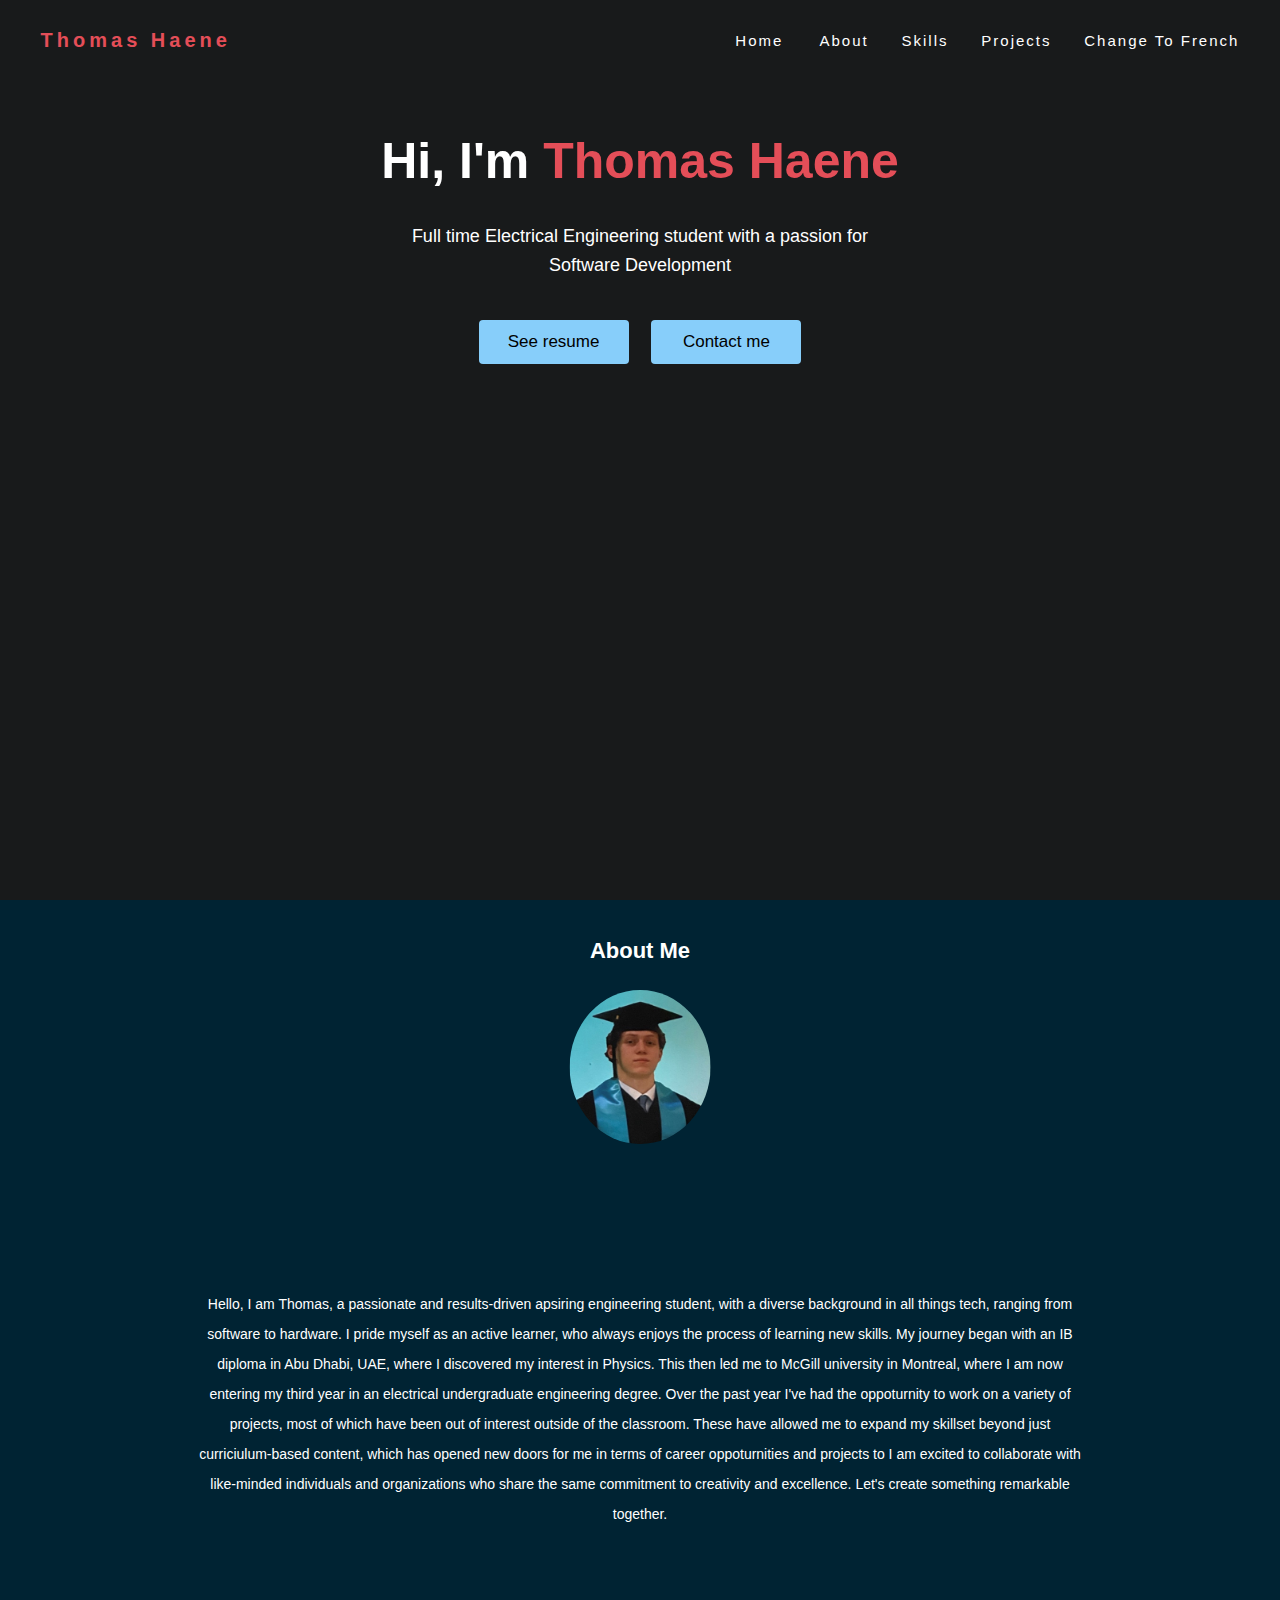
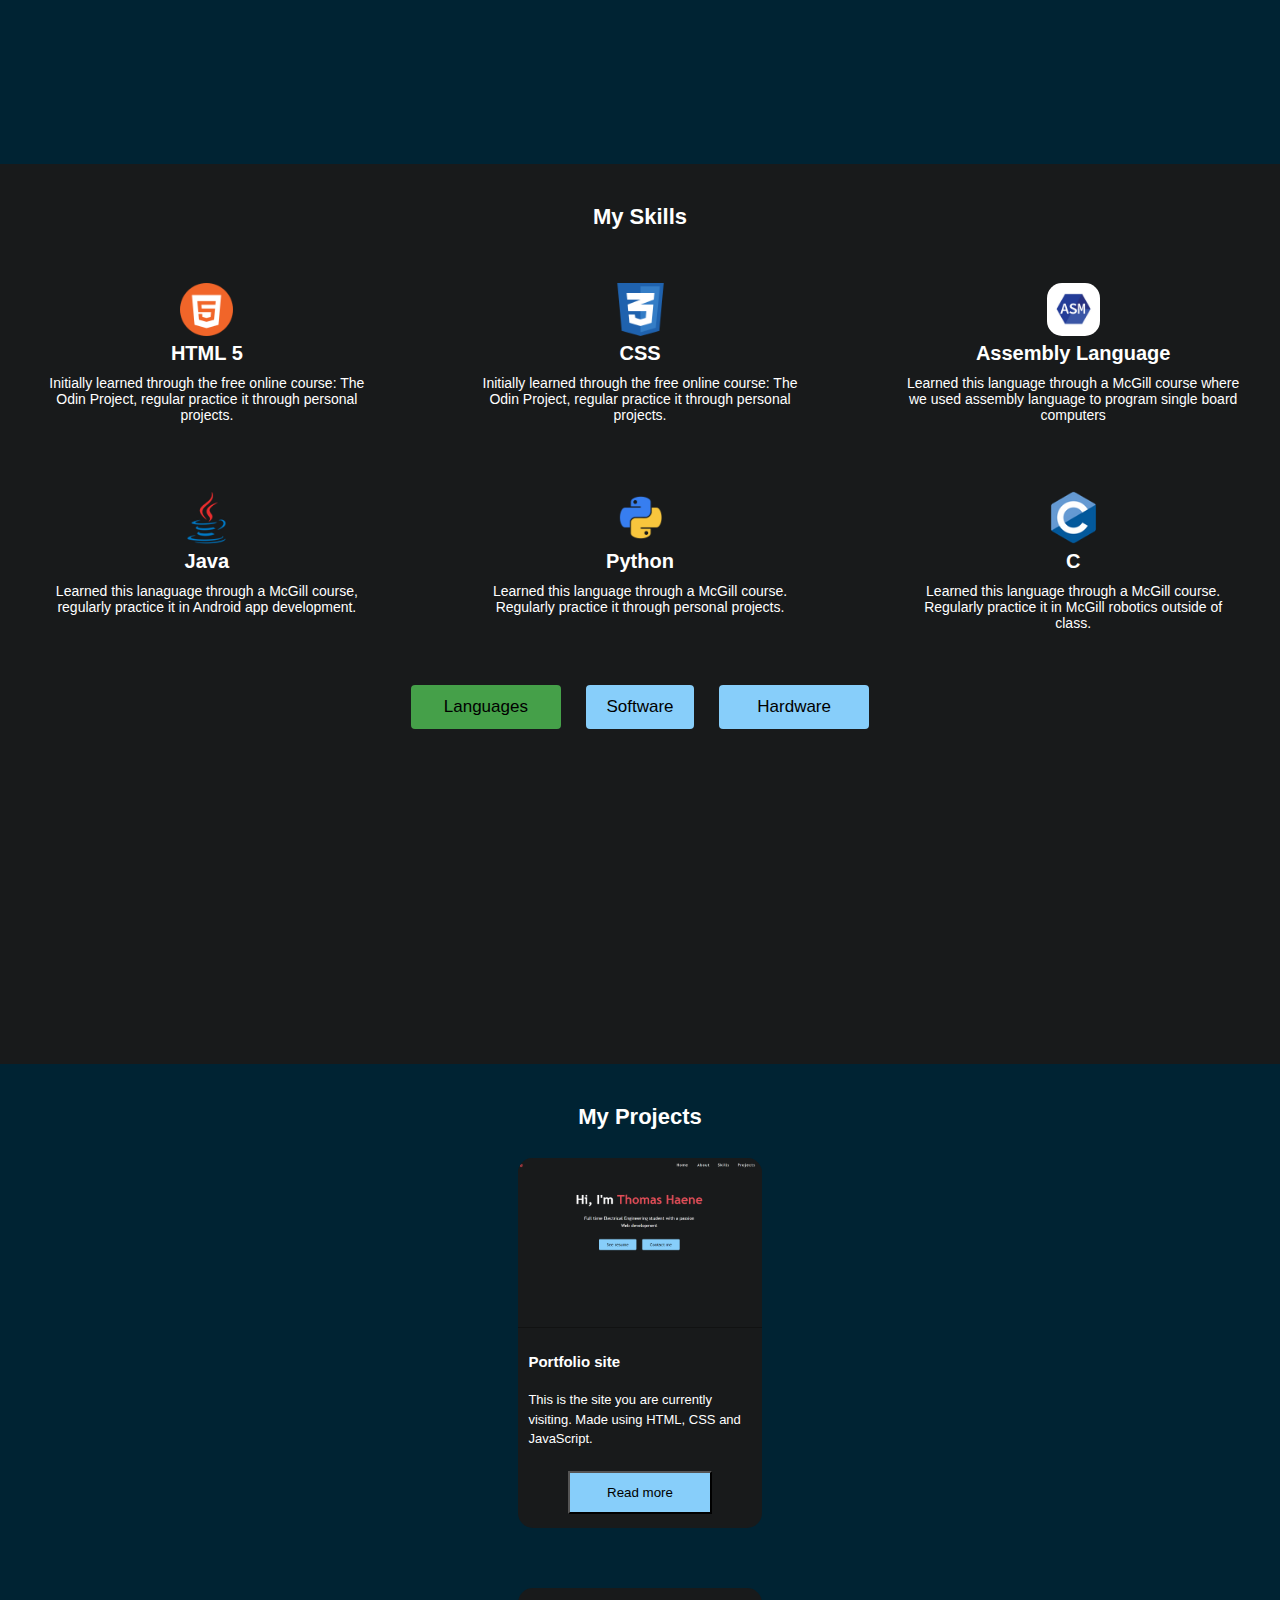
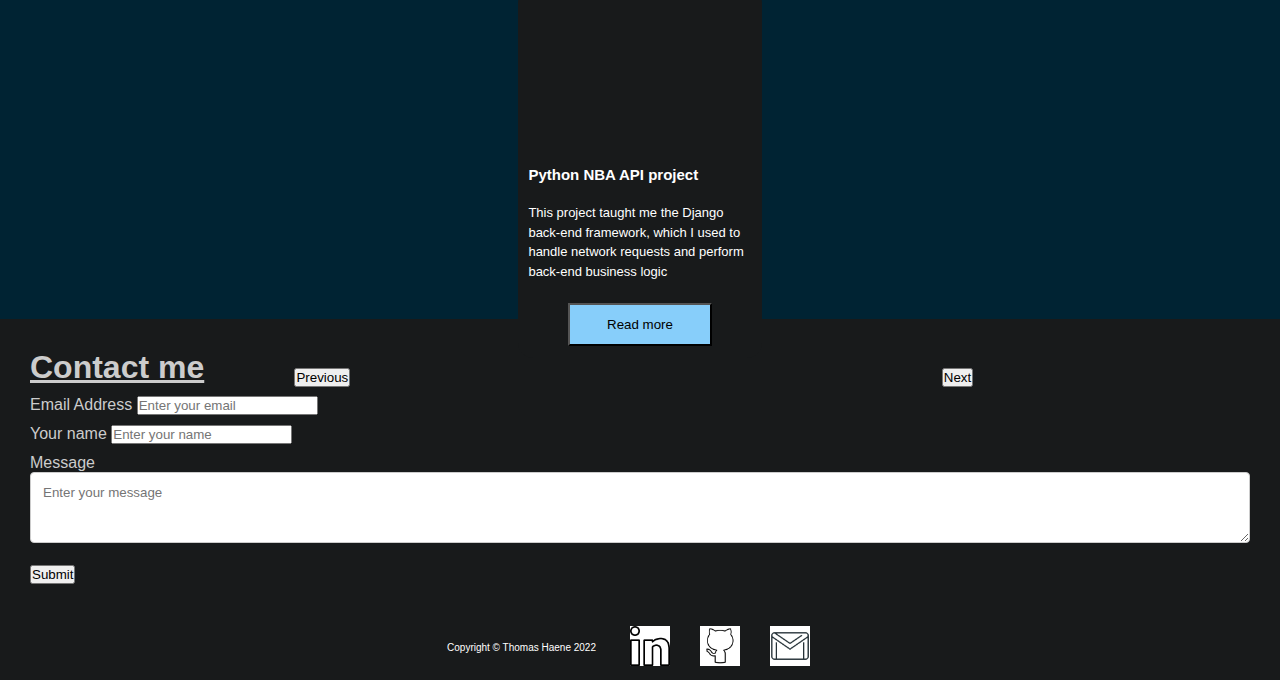
==== commit 84be5641: "Added a mobile nav bar and a properly working projects section carousel" ====
--- a/index.html
+++ b/index.html
@@ -5,14 +5,9 @@
     <meta http-equiv="X-UA-Compatible" content="IE=edge">
     <meta name="viewport" content="width=device-width, initial-scale=1.0">
 
-
     <title>Tom's website V2</title>
     <link rel="stylesheet" href="style.css">
-    <link
-    rel="stylesheet"
-    href="https://unpkg.com/swiper/swiper-bundle.min.css"
-  />
- 
+    
 
     <script src="./script.js"></script>
 
@@ -39,7 +34,20 @@
             </div>
 
 
-            <span class="mobileNavMenu">Menu</span>
+            <span class="mobileNavMenu"><div class="dropdown">
+                <a class="btn btn-secondary dropdown-toggle" href="#" role="button" id="dropdownMenuLink" data-bs-toggle="dropdown" aria-expanded="false" style="font-size: 1.4rem; background-color: lightskyblue;">
+                  Menu
+                </a>
+              
+                <ul class="dropdown-menu" aria-labelledby="dropdownMenuLink">
+                  <li><a class="dropdown-item" href="/index.html">Home</a></li>
+                  <li><a class="dropdown-item" href="#about">About</a></li>
+                  <li><a class="dropdown-item" href="#skills">Skills</a></li>
+                  <li><a class="dropdown-item" href="#projects">Projects</a></li>
+                  <li><a class="dropdown-item" href="#skills">Contact me</a></li>
+                  <li><a class="dropdown-item" onclick="french" href="/index.html">Change to French</a></li>
+                </ul>
+              </div></span>
             
     
         </nav>
@@ -68,7 +76,7 @@
             <span id="about"></span>
 
 
-            <img src="linkedinimg.svg" class="about_me_image">
+            <img src="GradPic.jpg" class="about_me_image">
 
 
             <p class="aboutp">
@@ -95,32 +103,32 @@
                 <div class="skill1"> 
                     <img src="htmlicon.png" alt="">
                     <h3>HTML 5</h3>
-                    <p>Lorem ipsum dolor, sit amet consectetur adipisicing elit. Ipsam porro nisi est nihil quam maiores impedit iste nostrum debitis possimus eius</p>
+                    <p>Initially learned through the free online course: The Odin Project, regular practice it through personal projects.</p>
                 </div>
                 <div class="skill2">
                     <img src="cssicon.png" alt="">
                     <h3>CSS</h3>
-                    <p>Lorem ipsum dolor, sit amet consectetur adipisicing elit. Ipsam porro nisi est nihil quam maiores impedit iste nostrum debitis possimus eius</p>
+                    <p>Initially learned through the free online course: The Odin Project, regular practice it through personal projects.</p>
                 </div>
                 <div class="skill3"> 
                     <img src="Assembly.png" alt="" style="border-radius: 15px;">
                     <h3>Assembly Language</h3>
-                    <p>Lorem ipsum dolor, sit amet consectetur adipisicing elit. Ipsam porro nisi est nihil quam maiores impedit iste nostrum debitis possimus eius</p>
+                    <p>Learned this language through a McGill course where we used assembly language to program single board computers</p>
                 </div>
                 <div class="skill4"> 
                     <img src="javaicon.png" alt="javaicon">
                     <h3>Java</h3>
-                    <p>Lorem ipsum dolor, sit amet consectetur adipisicing elit. Ipsam porro nisi est nihil quam maiores impedit iste nostrum debitis possimus eius</p>
+                    <p>Learned this lanaguage through a McGill course, regularly practice it in Android app development.</p>
                 </div>
                 <div class="skill5"> 
                     <img src="pythonicon.png" alt="">
                     <h3>Python</h3>
-                    <p>Lorem ipsum dolor, sit amet consectetur adipisicing elit. Ipsam porro nisi est nihil quam maiores impedit iste nostrum debitis possimus eius</p>
+                    <p>Learned this language through a McGill course. Regularly practice it through personal projects.</p>
                 </div>
                 <div class="skill6">
                     <img src="cicon.png" alt="">
                     <h3>C</h3>
-                    <p>Lorem ipsum dolor, sit amet consectetur adipisicing elit. Ipsam porro nisi est nihil quam maiores impedit iste nostrum debitis possimus eius</p>
+                    <p>Learned this language through a McGill course. Regularly practice it in McGill robotics outside of class.</p>
                 </div>
             </div>
 
@@ -139,85 +147,86 @@
         <section class="projects">
             <h1>My Projects</h1>
             <span id="projects"></span>
+
+            <div id="carouselExampleInterval" class="carousel slide" data-bs-ride="carousel" style="margin-top: 5%;">
+                <div class="carousel-inner">
+                  <div class="carousel-item active" data-bs-interval="10000">
+                    <div class="projectCard">
+                        <div class="cardImage1"></div>
+                        <h2>Portfolio site</h2>
+                        <p>This is the site you are currently visiting. Made using HTML, CSS and JavaScript.</p>
+                        <button class="1stProject" onclick="window.location.href ='portfolio_site_details.html'">Read more</button>
+                    </div>   
+                  </div>
+                  <div class="carousel-item" data-bs-interval="2000">
+                    <div class="projectCard">
+                        <div class="cardImage3"></div>
+                        <h2>Python NBA API project</h2>
+                        <p>This project taught me the Django back-end framework, which I used to handle network requests and perform back-end business logic</p>
+                        <button class="1stProject" onclick="">Read more</button>
+                    </div>    
+                  </div>
+                  <!-- <div class="carousel-item">
+                       //Add a new item here 
+                  </div> -->
+                </div>
+                <button class="carousel-control-prev" type="button" data-bs-target="#carouselExampleInterval" data-bs-slide="prev">
+                  <span class="carousel-control-prev-icon" aria-hidden="true"></span>
+                  <span class="visually-hidden">Previous</span>
+                </button>
+                <button class="carousel-control-next" type="button" data-bs-target="#carouselExampleInterval" data-bs-slide="next">
+                  <span class="carousel-control-next-icon" aria-hidden="true"></span>
+                  <span class="visually-hidden">Next</span>
+                </button>
+              </div>
+
+        
+
+
+            
            
             
-               <div class="swiper mySwiper projects_container ">
-
-
-                    <div class="swiper-wrapper">
-
-                      <div class="swiper-slide">
-
-                        <div class="projectCard">
-                            <div class="cardImage1"></div>
-                            <h2>Portfolio site</h2>
-                            <p>This is the site you are currently visiting. Made using HTML, CSS and JavaScript.</p>
-                            <button class="1stProject" onclick="window.location.href ='portfolio_site_details.html'">Read more</button>
-                        </div>    
-                      </div>
-
-                      <div class="swiper-slide">
-
-                        <div class="projectCard">
-                            <div class="cardImage2"></div>
-                            <h2>"Teach yourself" app </h2>
-                            <p>Built for the Android play store. The app allows users to create categories and save audio and video recordings in one place.</p>
-                            <button class="1stProject" onclick="window.location.href = 'Teach_yourself.html'">Read more</button>
-                        </div>
-
-                    
-                      </div>
-                      <div class="swiper-slide">
-                        <div class="projectCard">
-                            <div class="cardImage3"></div>
-                            <h2>Python NBA API project</h2>
-                            <p>This project taught me the Django back-end framework, which I used to handle network requests and perform back-end business logic</p>
-                            <button class="1stProject" onclick="">Read more</button>
-                        </div>     
-                        
-                    
-                      </div>
-                      <div class="swiper-slide">
-
-                        <div class="projectCard">
-                            <div class="cardImage1"></div>
-                            <h2>Portfolio site</h2>
-                            <p>This is the site you are currently visiting. Made using HTML, CSS and JavaScript.</p>
-                            <button class="1stProject" onclick="window.location.href ='portfolio_site_details.html'">Read more</button>
-                        </div> 
-
-
-                      </div>
-                      <div class="swiper-slide">
-                        <div class="projectCard">
-                            <div class="cardImage1"></div>
-                            <h2>Portfolio site</h2>
-                            <p>This is the site you are currently visiting. Made using HTML, CSS and JavaScript.</p>
-                            <button class="1stProject" onclick="window.location.href ='portfolio_site_details.html'">Read more</button>
-                        </div> 
-
-                      </div>
-
-
-                      
-
-                    </div>
-
-                    <div class="swiper-button-next"></div>
-                    <div class="swiper-button-prev"></div>
-                    <div class="swiper-pagination"></div>
-                    
-                  </div>
-
-
-
-
-                
-            </div>
-           
-            
-
-        
+
+        
+        </section>
+
+        <section class="contact">
+
+            <h1>Contact me</h1>
+
+            <form onsubmit="sendEmail(); reset()">
+                <div class="form-group">
+                    <label for="">Email Address</label>
+                    <input type="email" class="form-control" placeholder="Enter your email" required id="email">
+                </div>
+
+                <div class="form-group">
+                    <label for="">Your name</label>
+                    <input type="name" class="form-control" placeholder="Enter your name" id="name">
+                </div>
+                
+                <div class="form-group">
+                    <label for="">Message</label>
+                    <br>
+                    <textarea name="" cols="30" rows="3" placeholder="Enter your message" required id="message"></textarea>
+        
+                </div>
+
+                <br>
+
+
+                <button type="submit" class="btn btn-primary"> Submit </button>
+
+
+
+
+            </form>
+
+
+
+
+
+
         </section>
     
 
@@ -255,57 +264,30 @@
     </footer>
 
 
+
+
+<script src="https://smtpjs.com/v3/smtp.js"></script>
+
+<script src="https://code.jquery.com/jquery-3.6.0.min.js"></script>
+<link href="https://cdn.jsdelivr.net/npm/bootstrap@5.3.0/dist/css/bootstrap.min.css" rel="stylesheet" integrity="sha384-9ndCyUaIbzAi2FUVXJi0CjmCapSmO7SnpJef0486qhLnuZ2cdeRhO02iuK6FUUVM" crossorigin="anonymous">
+<script src="https://cdn.jsdelivr.net/npm/bootstrap@5.3.0/dist/js/bootstrap.bundle.min.js" integrity="sha384-geWF76RCwLtnZ8qwWowPQNguL3RmwHVBC9FhGdlKrxdiJJigb/j/68SIy3Te4Bkz" crossorigin="anonymous"></script>
+ <script>
+   
+
+ 
+
+
+
+ </script>
+
+
+
     
 </body>
-<script src="https://unpkg.com/swiper/swiper-bundle.min.js"></script>
-
-    <!-- Initialize Swiper -->
-    <script>
-   
-
-      var swiper = new Swiper(".mySwiper", {
-        slidesPerView: 3,
-        spaceBetween: -45,
-        slidesPerGroup: 3,
-        loop: true,
-        loopFillGroupWithBlank: true,
-        pagination: {
-          el: ".swiper-pagination",
-          clickable: true,
-        },
-        navigation: {
-          nextEl: ".swiper-button-next",
-          prevEl: ".swiper-button-prev",
-        },
-      });
-    
-    </script>
-
-      <script>
-        // JavaScript code that executes when the media query is active
-        function handleMediaQueryChange(mediaQuery) {
-          if (mediaQuery.matches) {
-            console.log("Media query is active!");
-            swiper.params.slidesPerView = 1;
-            swiper.params.slidesPerGroup = 1;
-
-            // Add your JavaScript code here
-          } else {
-            console.log("Media query is not active!");
-            swiper.params.slidesPerView = 3;
-           
-
-          }
-        }
-
-        
-    
-        const mediaQuery = window.matchMedia("(max-width: 900px)");
-        handleMediaQueryChange(mediaQuery); // Initial check
-    
-        mediaQuery.addEventListener("change", handleMediaQueryChange); // Listen for changes
-      </script>
-
+
+    
+
+      
 
 
 
--- a/style.css
+++ b/style.css
@@ -3,7 +3,7 @@
     margin:0px;
     padding: 0px;
     font-family: 'Trebuchet MS', 'Lucida Sans Unicode', 'Lucida Grande', 'Lucida Sans', 'Arial', 'Sans-serif';
-    /* border: 2px solid lime  */
+    /* border: 2px solid hotpink; */
 }
 
 
@@ -124,7 +124,7 @@
 .aboutme{
     background-color: #002333;
     color: #fff;
-    height:90vh;
+    height:96vh;
     position: relative;
 }
 
@@ -140,17 +140,22 @@
 .about_me_image{
     position: absolute;
     left: 50%;
+    
     transform: translateX(-50%);
     width: 11%;
     min-width: 90px;
     top: 90px;
-}
+    border-radius: 50%; /* Make the image circular */
+    
+  
+}
+
 
 
 
 .aboutp{
     position: absolute;
-    height:30vh;
+    height: max-content;
     width: 70%;
     left: 50%;
     line-height: 30px;
@@ -163,7 +168,7 @@
 
 #about{
     position: relative;
-    top:-55%;
+    top:-5%;
 }
 
 
@@ -300,7 +305,7 @@
 .swiper{
     width: 94vw;
     /* max-width: 930px; */
-    
+    margin-top: 5%;
     height: 520px;
 
 }
@@ -333,7 +338,7 @@
     min-width: 230px;
     height: 370px;
     margin: 10px;
-    margin-top: 70px;
+    margin-top: 60px;
     border-radius: 15px;
     position: relative;
     margin-inline: auto;
@@ -372,18 +377,27 @@
 
 .cardImage1{
     background-image: url(websitepic.png);
-    
+    background-position: center;
 }
 
 .cardImage2{
-    background-image: url(stock.jpg);
+    background-image: url(robotics2.png);
+    background-position: center;
+
 
 }
 
 .cardImage3{
-    background-image: url(riddle.webp);
-
-}
+    background-image: url();
+
+}
+
+.cardImage4{
+    background-image: url(JTY.png);
+    background-position: center -47px;
+}
+
+
 
 .projectCard button{
     background-color:lightskyblue;
@@ -405,54 +419,73 @@
 
 }
 
-.arrows{
-    height: 50px;
-    width: 100px;
-   position: absolute;
-   right: 5%;
-   display: flex;
-   justify-content: center;
-   align-items: center;
-
-}
-.arrows img{
-    height:40px;
-    padding: 5px;
-    margin: 0 3px;
-    width:auto;
-    background-color: #e44e58;
-}
-
-.leftArrow:hover{
-    cursor: pointer;
-}
-
-.rightArrow:hover{
-    cursor: pointer;
-}
-
-
-
-
-
-
-
-
-
-
-
-
-
-
-
-
-
-
-
-
+
+  .carousel-control-prev,
+  .carousel-control-next {
+    margin-right: 23vw;
+    margin-left: 23vw;
+  }
 
 
 /*-----------------Projects section-----------------------*/ 
+
+
+
+
+
+
+
+
+
+
+
+
+
+
+
+/*-----------------Contact section-----------------------*/ 
+
+.contact{
+    height: auto;
+    background-color: #181a1b;
+    padding: 30px;
+    font-size: 1.6rem;
+    color: #ccc;
+}
+.contact .form-group{
+    margin-top: 10px;
+
+}
+
+
+.contact h1{
+
+    text-decoration: underline;
+}
+
+
+
+
+
+
+
+/*-----------------Contact section-----------------------*/ 
+
+
+
+
+
+
+
+
+
+
+
+
+
+
+
+
 
 
 
@@ -628,14 +661,17 @@
         margin-right: 5%;
     }
 
+
+
+    .dropdown-toggle{
+        min-width: 95px; 
+        min-height: 30px;
+    }
+    
    
 
 
       /*--------Mobile NavBar ---------------*/
-
-
-
-
 
 
 
@@ -667,16 +703,29 @@
       
       
 
+ /*--------Mobile Skills Section -------*/
+
+
+
+    .aboutme{
+        height: 900px;
+    }
+
+
 
 
     .aboutp{
         width:75%;
         left: 50%;
+        top:26%;
         transform: translateX(-50%);
     }
 
 
 
+
+
+ /*--------Mobile Skills Section -------*/
 
 
 
@@ -738,8 +787,16 @@
 
 
 
+    .projects{
+        height: 600px;
+    }
+
+
+
     .projects_container{
-        width: 60vw;
+        width: 90vw;
+        
+        
        
     }
 
@@ -750,6 +807,14 @@
 
     
 
+
+
+    .carousel-control-prev,
+    .carousel-control-next {
+      margin-right: 9.5vw;
+      margin-left: 9.5vw;
+    }
+  
 
 
 
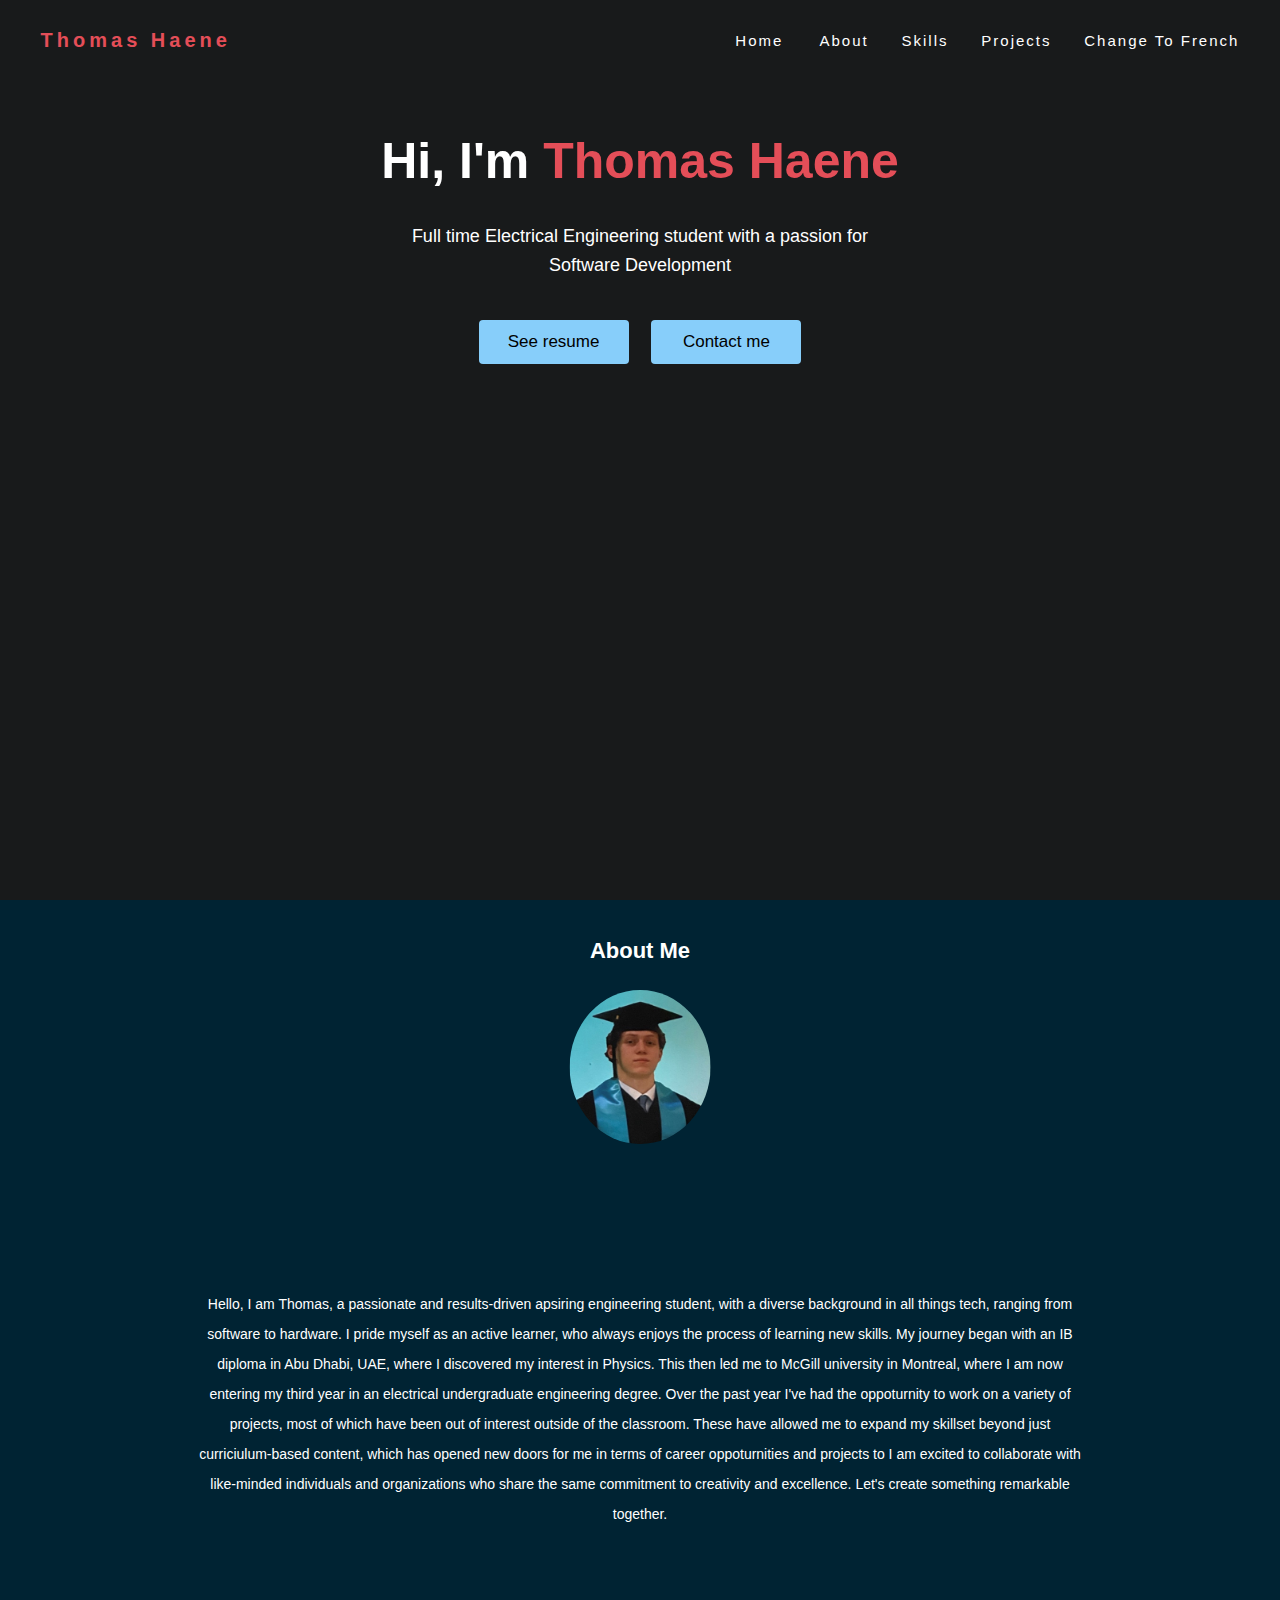
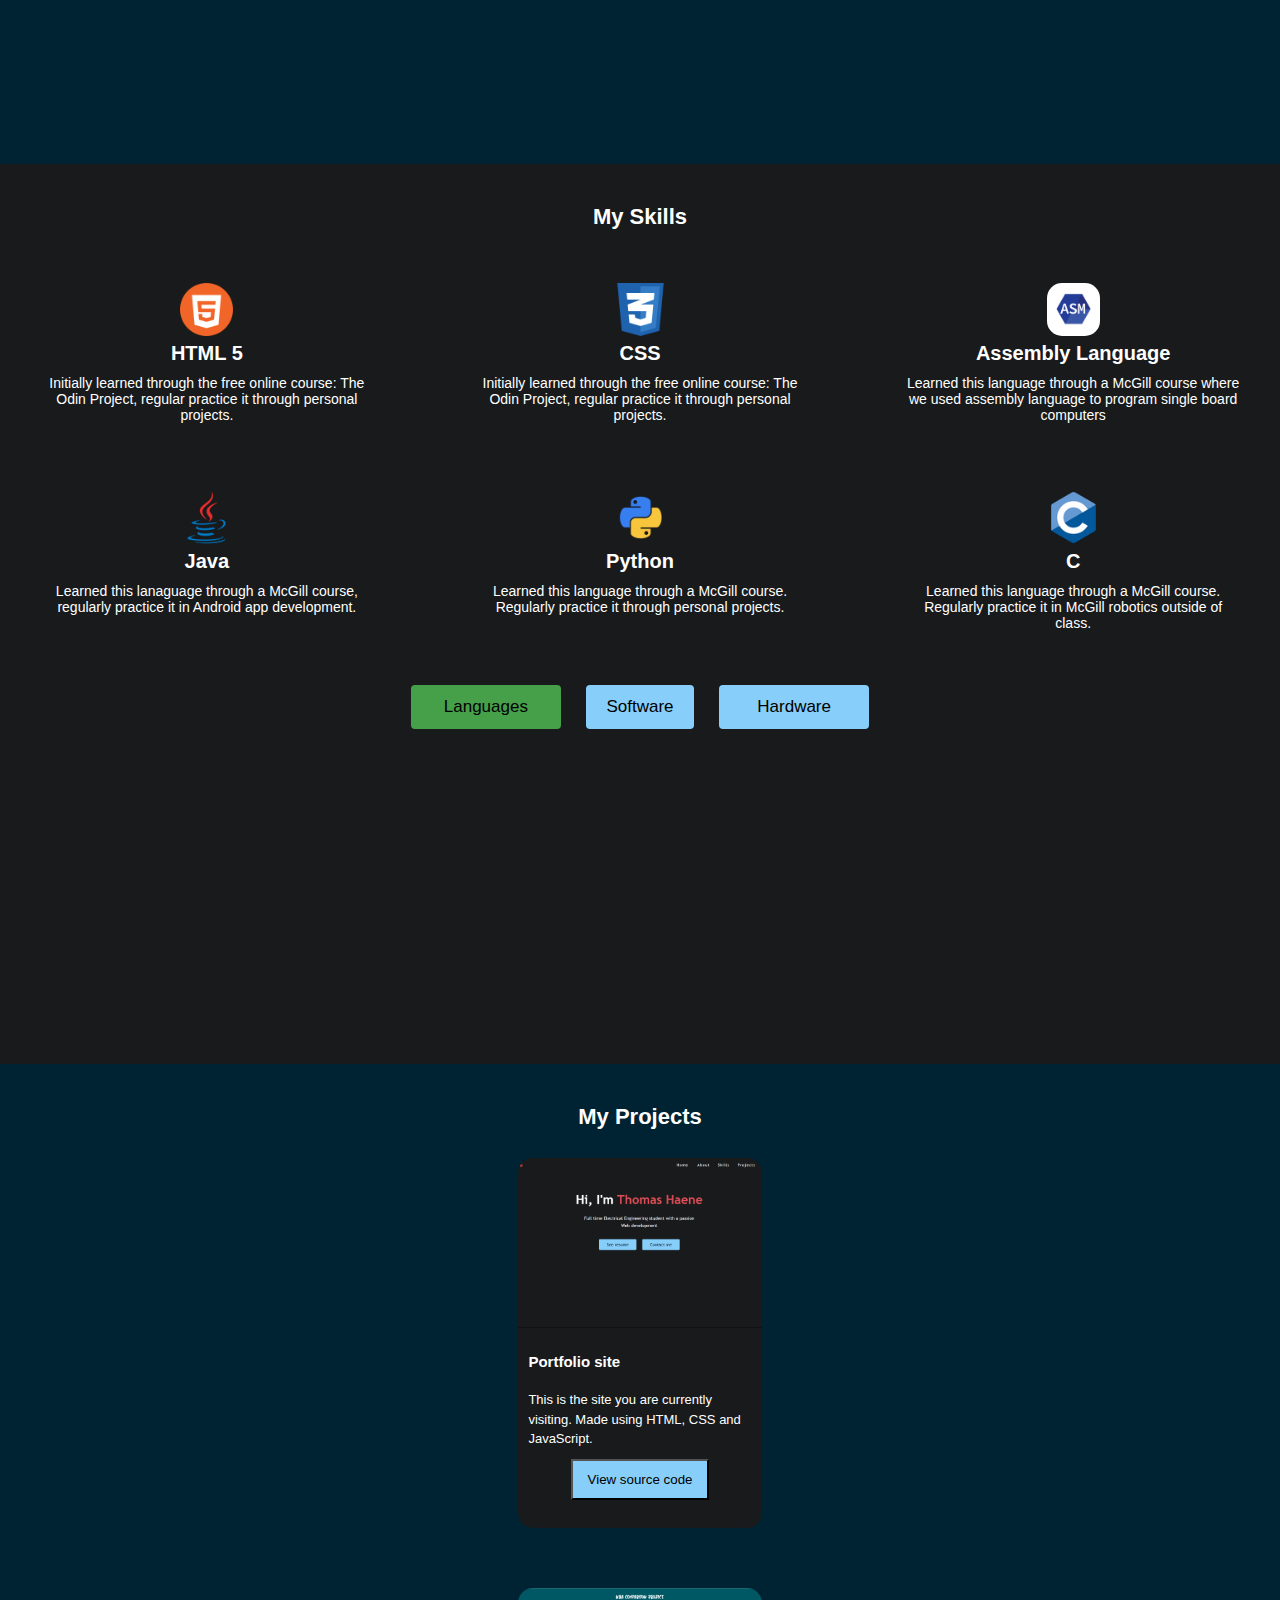
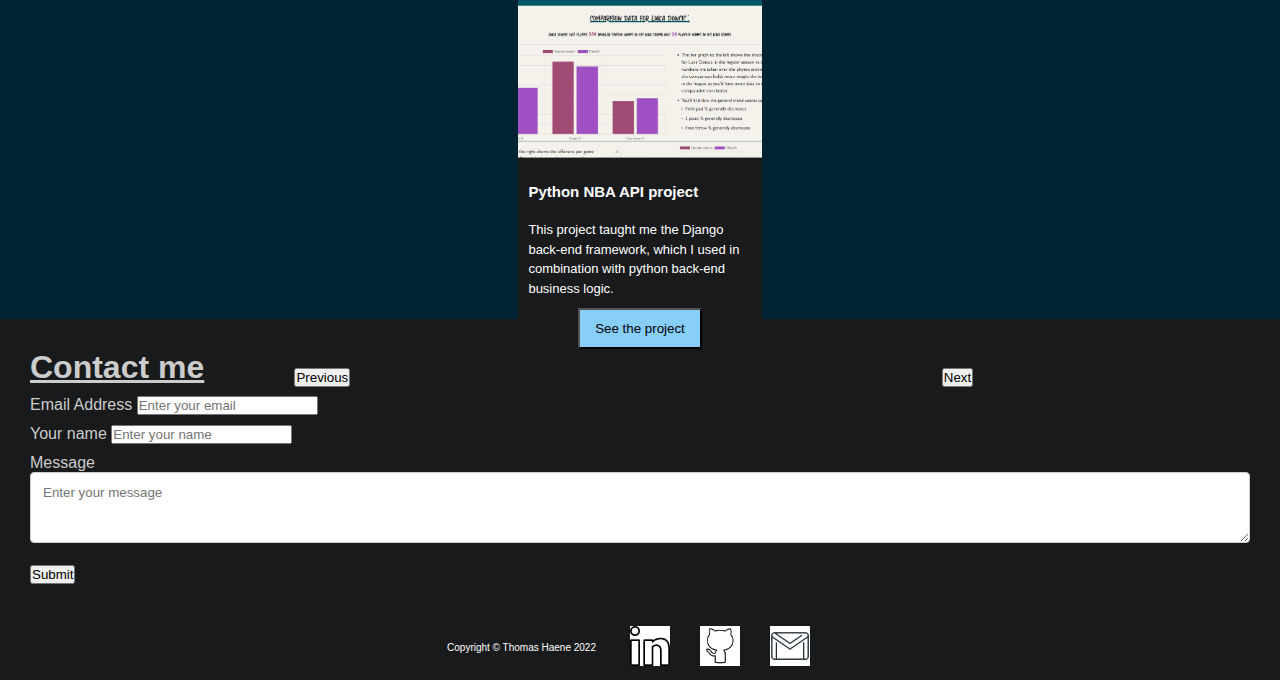
==== commit bf642b90: "Added working contact me section that sends to my email." ====
--- a/index.html
+++ b/index.html
@@ -44,7 +44,7 @@
                   <li><a class="dropdown-item" href="#about">About</a></li>
                   <li><a class="dropdown-item" href="#skills">Skills</a></li>
                   <li><a class="dropdown-item" href="#projects">Projects</a></li>
-                  <li><a class="dropdown-item" href="#skills">Contact me</a></li>
+                  <li><a class="dropdown-item" href="#contact">Contact me</a></li>
                   <li><a class="dropdown-item" onclick="french" href="/index.html">Change to French</a></li>
                 </ul>
               </div></span>
@@ -59,8 +59,8 @@
                 <h1> Hi, I'm <span>Thomas Haene</span></h1>
                 <p> Full time Electrical Engineering student with a passion for <br> <span>Software Development</span></p>
                 <div class="button-container">
-                    <input type="submit" value= "See resume" class='resumebutton' onclick="openResume()"/>
-                    <input type="submit" value= "Contact me" class='resumebutton'/>
+                    <a href="MasterResume.pdf" target="_blank" ><input type="submit" value= "See resume" class='resumebutton'/></a>
+                    <a href="#contact"><input type="submit" value= "Contact me" class='contactbutton'/></a>
                 
                 </div>
                
@@ -155,15 +155,15 @@
                         <div class="cardImage1"></div>
                         <h2>Portfolio site</h2>
                         <p>This is the site you are currently visiting. Made using HTML, CSS and JavaScript.</p>
-                        <button class="1stProject" onclick="window.location.href ='portfolio_site_details.html'">Read more</button>
+                        <a href="https://github.com/TomHaene/Tom-s-website-V2" target="_blank"><button>View source code</button></a>
                     </div>   
                   </div>
                   <div class="carousel-item" data-bs-interval="2000">
                     <div class="projectCard">
-                        <div class="cardImage3"></div>
+                        <div class="cardImage2"></div>
                         <h2>Python NBA API project</h2>
-                        <p>This project taught me the Django back-end framework, which I used to handle network requests and perform back-end business logic</p>
-                        <button class="1stProject" onclick="">Read more</button>
+                        <p>This project taught me the Django back-end framework, which I used in combination with python back-end business logic.</p>
+                        <a href="http://tomhaene.pythonanywhere.com/" target="_blank"><button>See the project</button></a>
                     </div>    
                   </div>
                   <!-- <div class="carousel-item">
@@ -194,12 +194,16 @@
 
             <h1>Contact me</h1>
 
-            <form onsubmit="sendEmail(); reset()">
+            <span id="contact"></span>
+
+            <form action="https://formsubmit.co/tom@haene.org" method="POST">
+                <input type="hidden" name="_subject" value="New submission!">
                 <div class="form-group">
                     <label for="">Email Address</label>
                     <input type="email" class="form-control" placeholder="Enter your email" required id="email">
                 </div>
-
+                <input type="hidden" name="_next" value="https://yourdomain.co/thanks.html">
+                <input type="hidden" name="_captcha" value="false">
                 <div class="form-group">
                     <label for="">Your name</label>
                     <input type="name" class="form-control" placeholder="Enter your name" id="name">
@@ -208,12 +212,11 @@
                 <div class="form-group">
                     <label for="">Message</label>
                     <br>
-                    <textarea name="" cols="30" rows="3" placeholder="Enter your message" required id="message"></textarea>
+                    <textarea name="message" cols="30" rows="3" placeholder="Enter your message" required id="message"></textarea>
         
                 </div>
 
                 <br>
-
 
                 <button type="submit" class="btn btn-primary"> Submit </button>
 
--- a/style.css
+++ b/style.css
@@ -342,7 +342,6 @@
     border-radius: 15px;
     position: relative;
     margin-inline: auto;
-
     background-color:#181a1b;
     display: flex;
     flex-direction: column;
@@ -381,10 +380,8 @@
 }
 
 .cardImage2{
-    background-image: url(robotics2.png);
+    background-image: url(Luka.png);
     background-position: center;
-
-
 }
 
 .cardImage3{
@@ -397,14 +394,20 @@
     background-position: center -47px;
 }
 
+.projectCard a{
+    width: fit-content;
+    text-decoration: none;
+    font-size: 1.1rem;
+    margin-inline: auto;
+
+}
 
 
 .projectCard button{
     background-color:lightskyblue;
-    padding: 12px 15px;
     text-align: center;
     display: block;
-    margin: 12px 50px;
+    padding: 11px 15px;
     
 }
 
@@ -451,6 +454,11 @@
     padding: 30px;
     font-size: 1.6rem;
     color: #ccc;
+}
+
+#contact{
+    position: relative;
+    top:-11%;
 }
 .contact .form-group{
     margin-top: 10px;
@@ -699,6 +707,9 @@
         
     }
 
+    .contactbutton{
+        display: none;
+    }
       /*--------Mobile Hero section ---------------*/
       
       
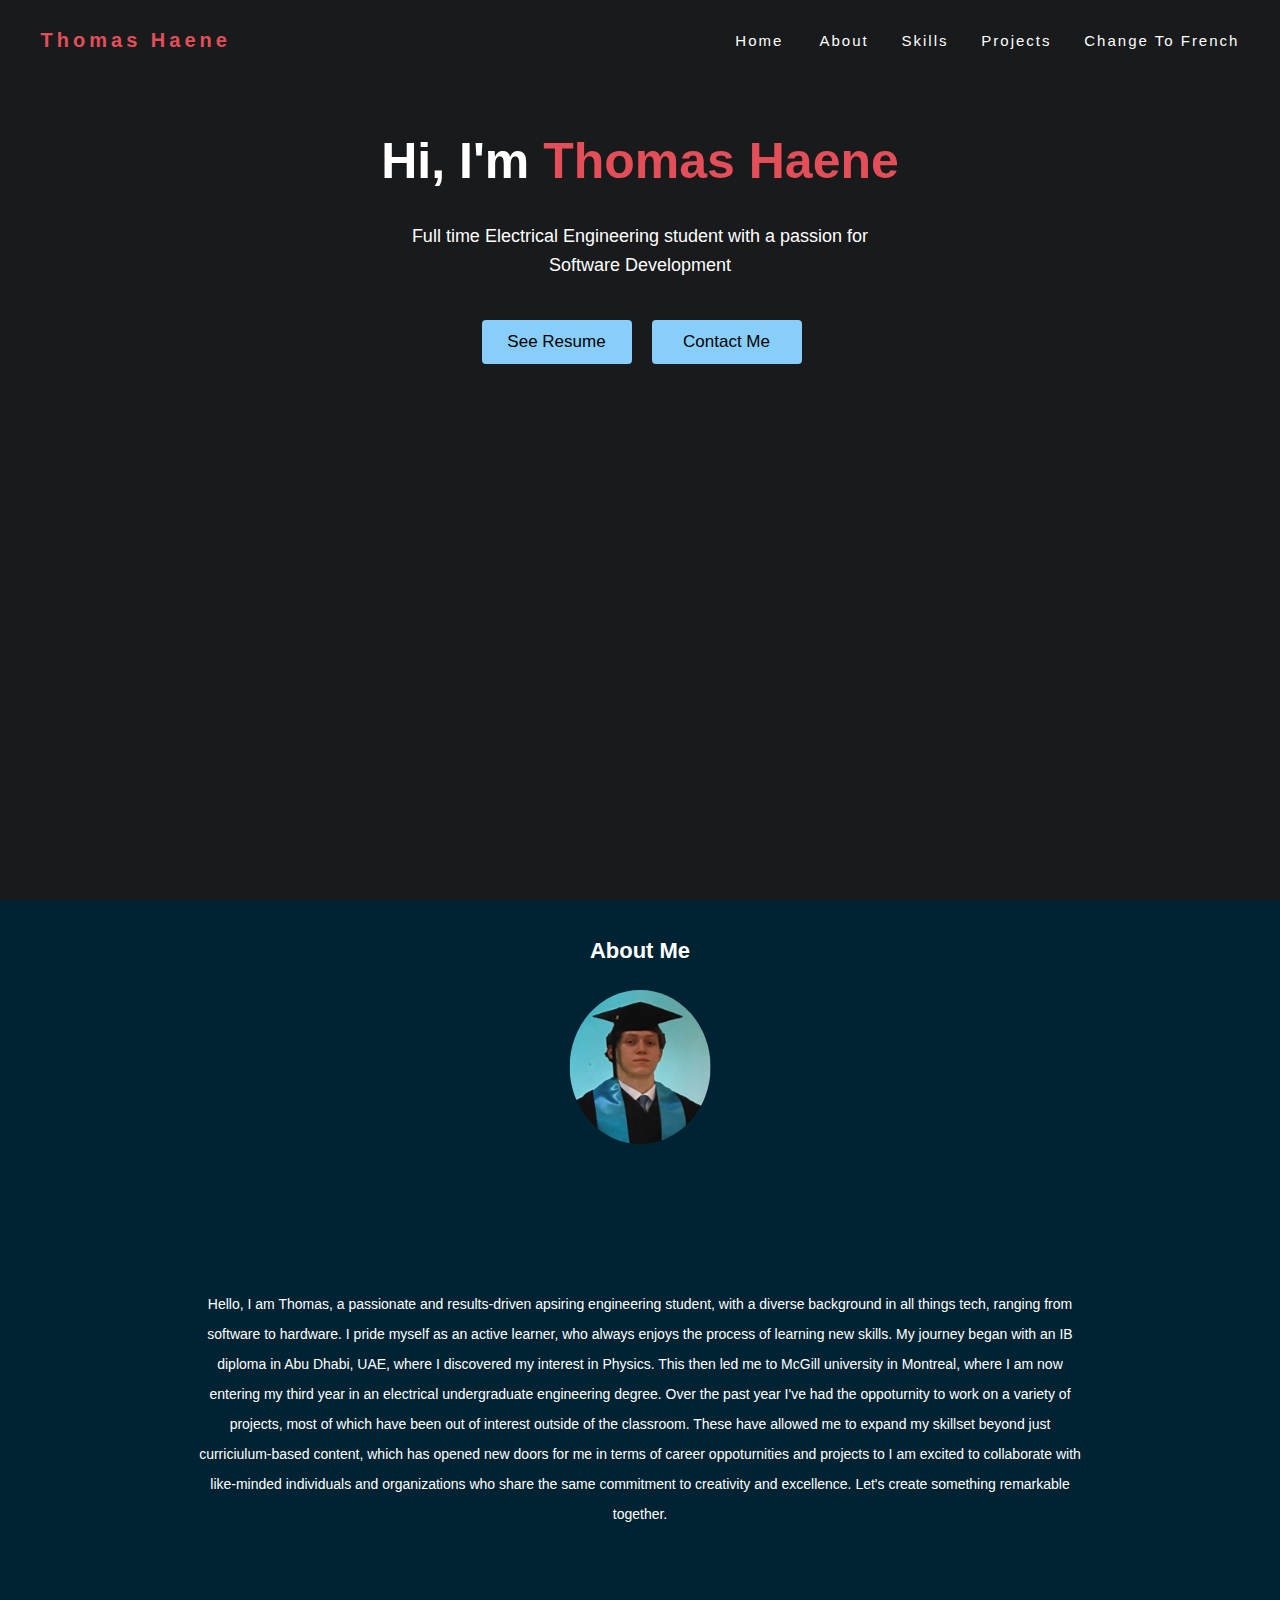
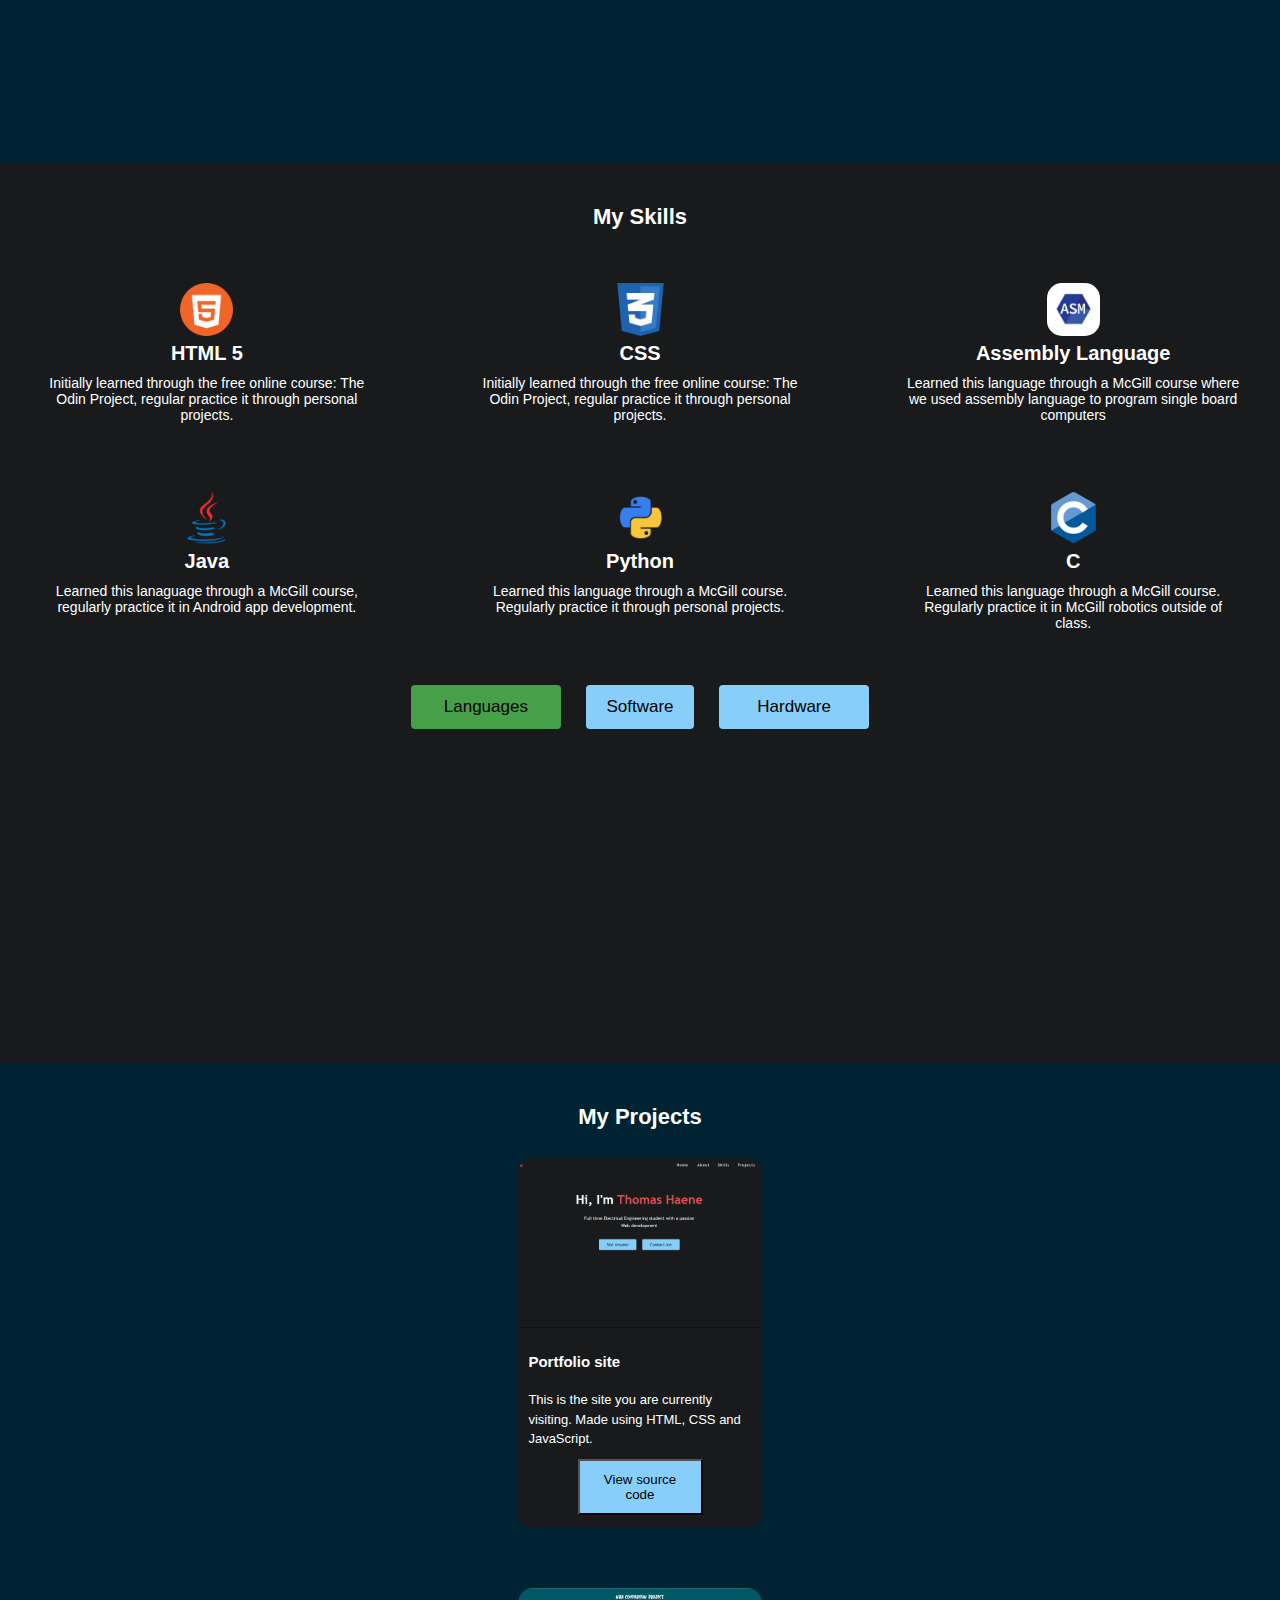
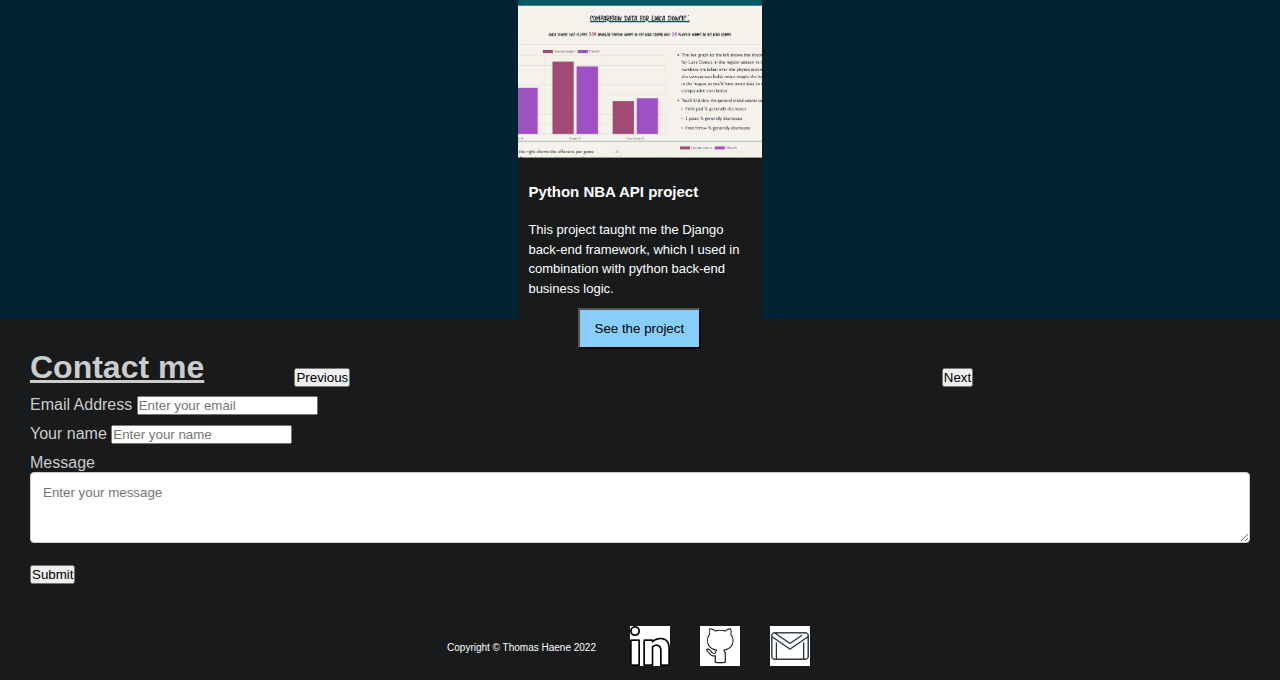
==== commit 399fffea: "Fixed the contact me form." ====
--- a/index.html
+++ b/index.html
@@ -59,9 +59,8 @@
                 <h1> Hi, I'm <span>Thomas Haene</span></h1>
                 <p> Full time Electrical Engineering student with a passion for <br> <span>Software Development</span></p>
                 <div class="button-container">
-                    <a href="MasterResume.pdf" target="_blank" ><input type="submit" value= "See resume" class='resumebutton'/></a>
-                    <a href="#contact"><input type="submit" value= "Contact me" class='contactbutton'/></a>
-                
+                    <a href="MasterResume.pdf" target="_blank"><button> See Resume</button></a>
+                    <a href="#contact" class="contactbutton"><button> Contact Me </button></a>
                 </div>
                
             
@@ -200,13 +199,14 @@
                 <input type="hidden" name="_subject" value="New submission!">
                 <div class="form-group">
                     <label for="">Email Address</label>
-                    <input type="email" class="form-control" placeholder="Enter your email" required id="email">
-                </div>
-                <input type="hidden" name="_next" value="https://yourdomain.co/thanks.html">
+                    <input type="email" name="email" class="form-control" placeholder="Enter your email" required id="email">
+                </div>
+                
+                
                 <input type="hidden" name="_captcha" value="false">
                 <div class="form-group">
                     <label for="">Your name</label>
-                    <input type="name" class="form-control" placeholder="Enter your name" id="name">
+                    <input type="name" name="name" class="form-control" placeholder="Enter your name" id="name">
                 </div>
                 
                 <div class="form-group">
@@ -218,7 +218,7 @@
 
                 <br>
 
-                <button type="submit" class="btn btn-primary"> Submit </button>
+                <button type="submit" class="btn btn-large btn-primary"> Submit </button>
 
 
 
--- a/style.css
+++ b/style.css
@@ -102,14 +102,41 @@
     color: #e44e58;
 }
 
-
 .button-container{
+    display: flex;
     margin-top: 40px;
-}
-
-.button-container input{
-    margin: 0 10px 0 10px;;
-}
+    flex-direction: row;
+    justify-content: center;
+   
+}
+
+
+
+
+.button-container a{
+    margin: 0 10px 0 10px;
+    
+ 
+}
+
+.button-container button{
+     margin: 0 1%;
+    background-color: lightskyblue;
+    width:150px;
+    color: black;
+    font-size: 17px;
+    padding: 12px 20px;
+    border: none;
+    border-radius: 4px;
+    cursor: pointer;
+    
+
+
+}
+
+
+
+
 
 /*---------------- Hero section-----------------------*/ 
 
@@ -146,8 +173,7 @@
     min-width: 90px;
     top: 90px;
     border-radius: 50%; /* Make the image circular */
-    
-  
+
 }
 
 
@@ -395,7 +421,7 @@
 }
 
 .projectCard a{
-    width: fit-content;
+    width: 125px;
     text-decoration: none;
     font-size: 1.1rem;
     margin-inline: auto;
@@ -709,6 +735,7 @@
 
     .contactbutton{
         display: none;
+
     }
       /*--------Mobile Hero section ---------------*/
       
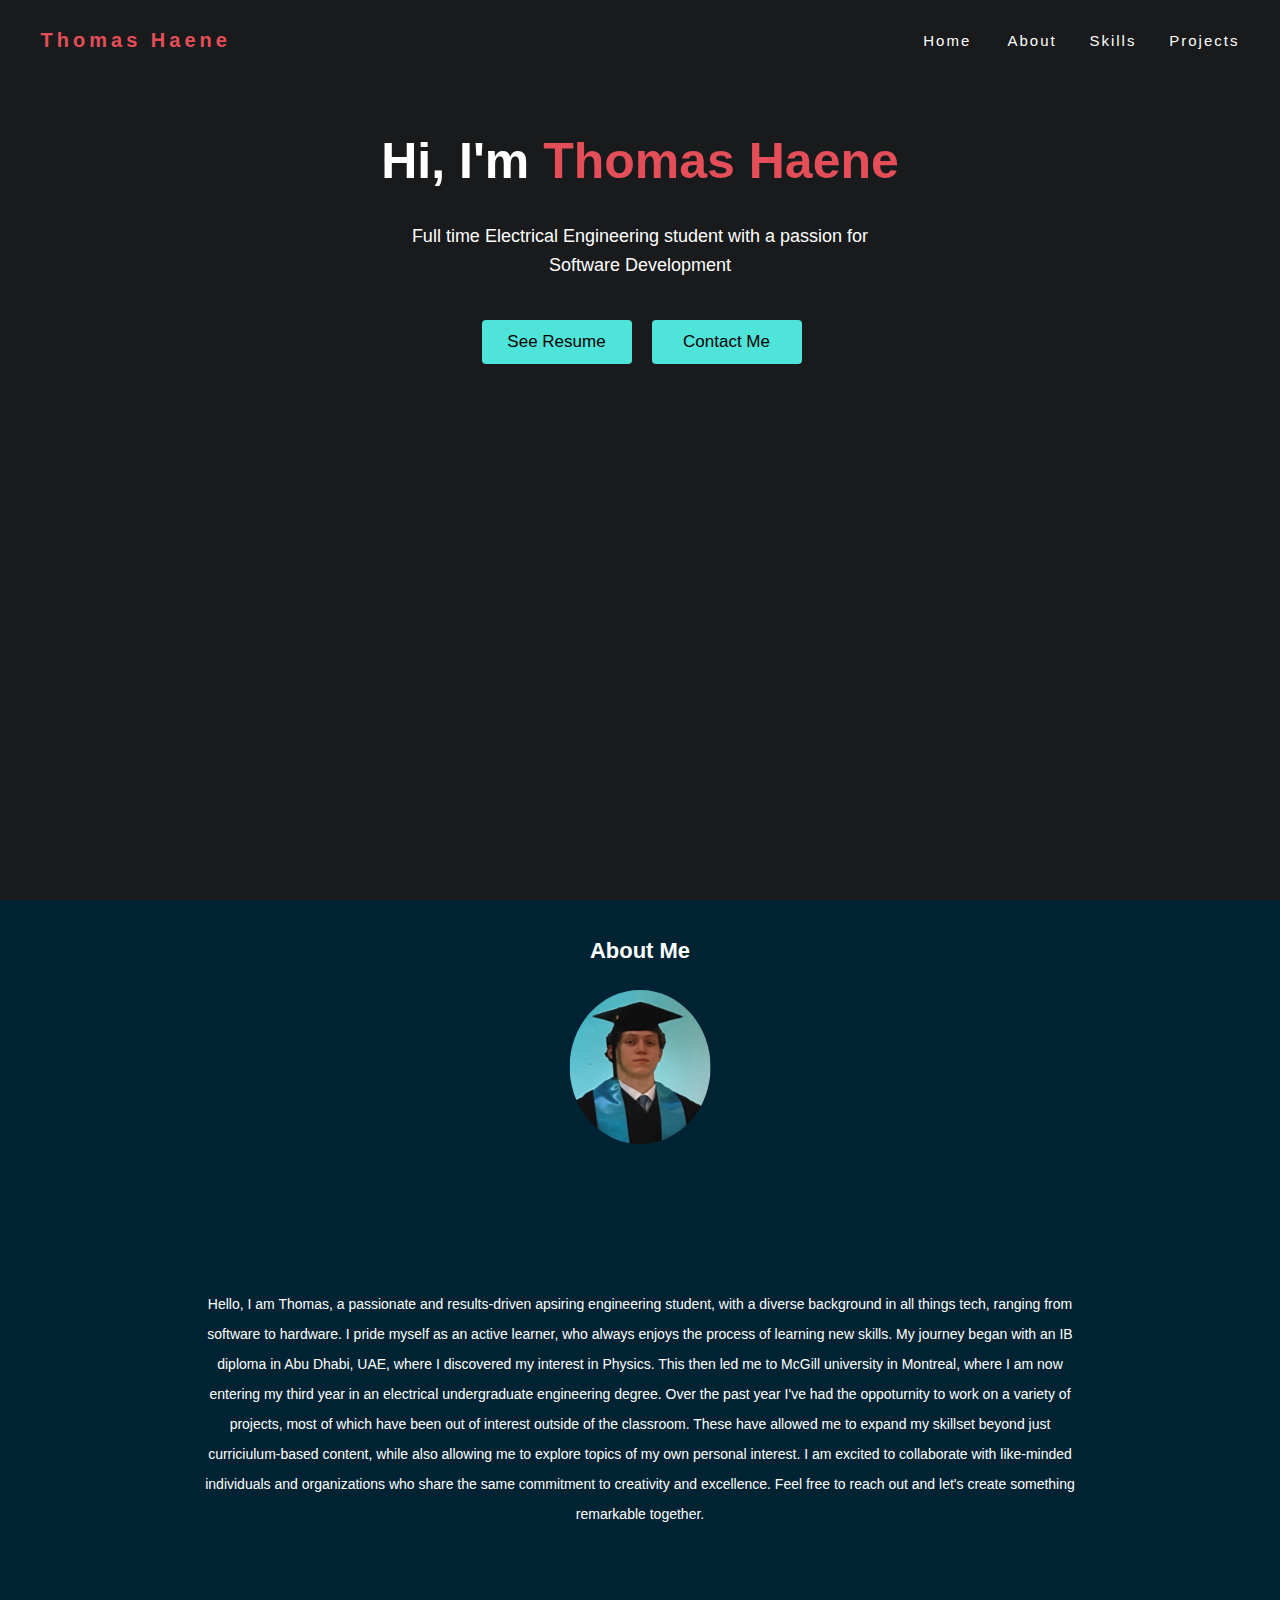
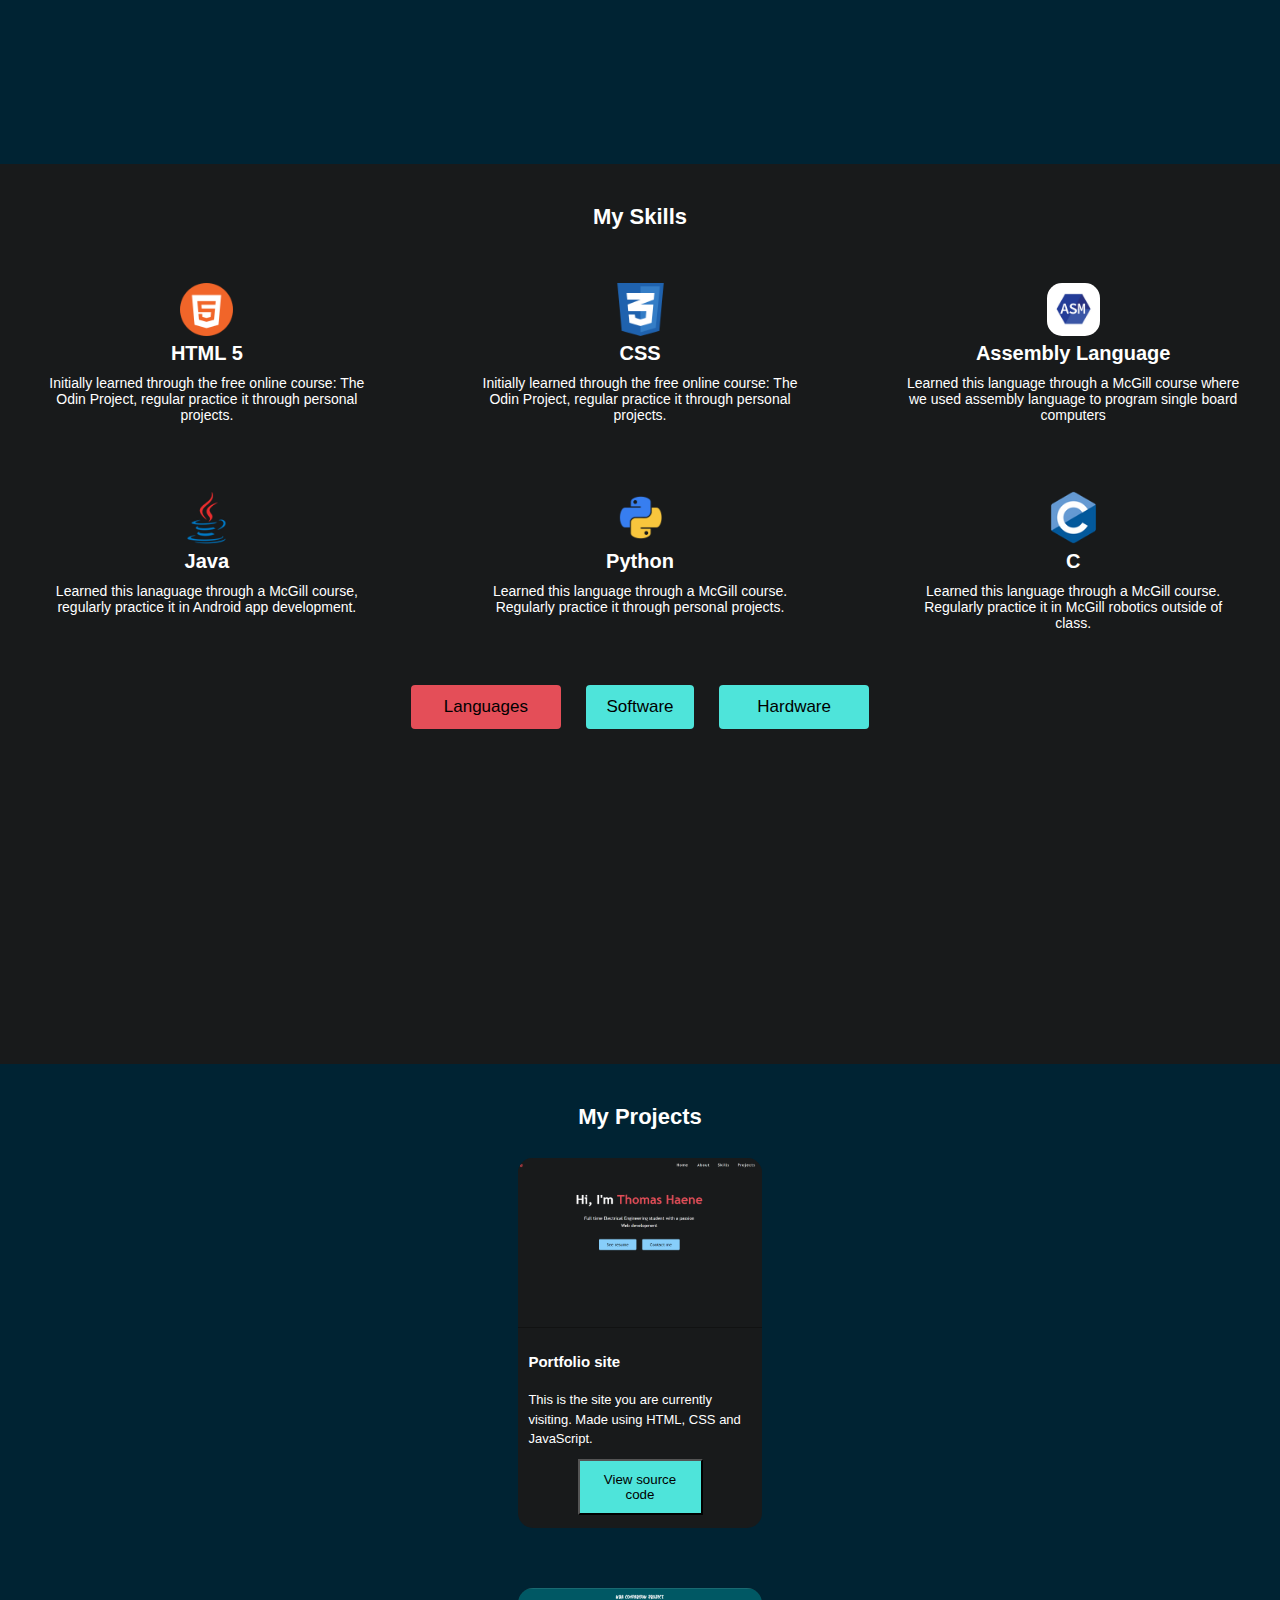
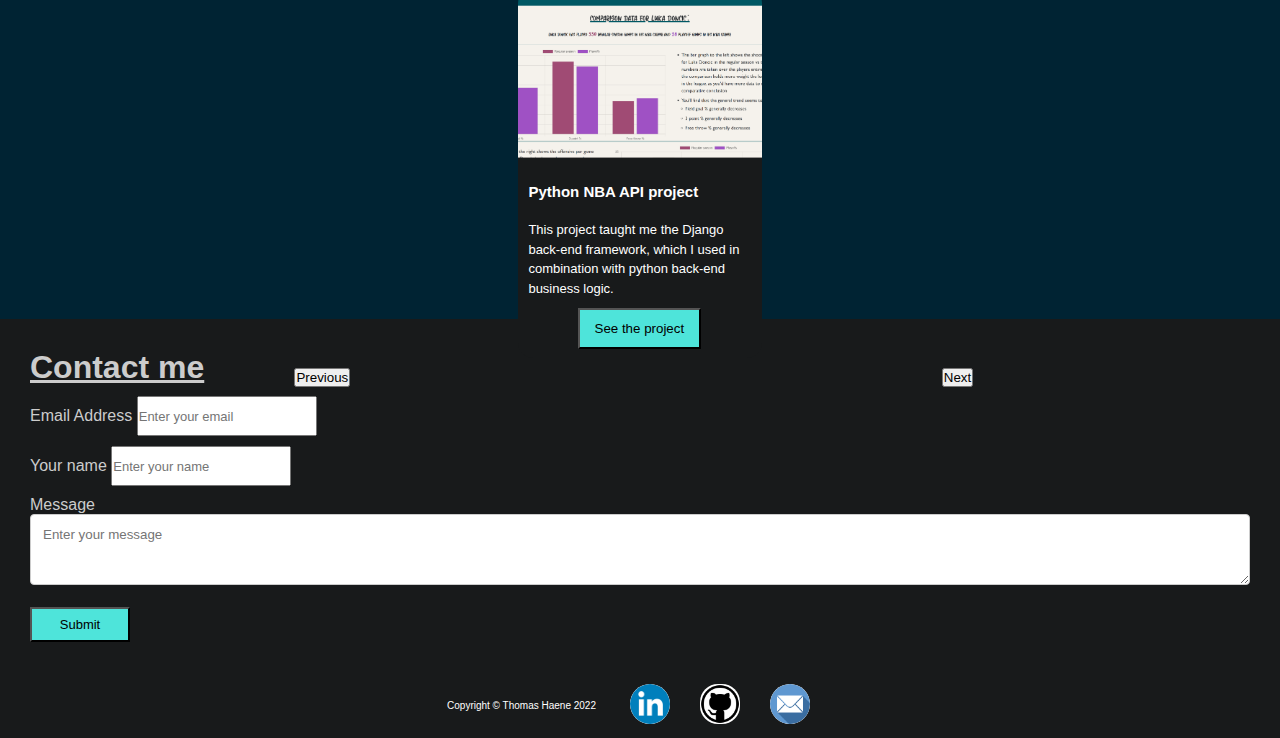
==== commit b2e2808e: "Some final changes made, now I'd say V2 of this site is now complete" ====
--- a/index.html
+++ b/index.html
@@ -25,27 +25,27 @@
             </div>
             
             <div class="nav-items">
-                <a href="/index.html"> Home </a>
+                <a href="#home"> Home </a>
                 <a href="#about"> About</a>
                 <a href="#skills"> Skills</a>
                 <a href="#projects"> Projects</a>
-                <a href="/contact.html" onclick="french"> Change To French</a>
+                <!-- <a href="#home" onclick="french"> Passer au français </a> -->
             
             </div>
 
 
             <span class="mobileNavMenu"><div class="dropdown">
-                <a class="btn btn-secondary dropdown-toggle" href="#" role="button" id="dropdownMenuLink" data-bs-toggle="dropdown" aria-expanded="false" style="font-size: 1.4rem; background-color: lightskyblue;">
+                <a class="btn btn-secondary dropdown-toggle" href="#" role="button" id="dropdownMenuLink" data-bs-toggle="dropdown" aria-expanded="false" style="font-size: 1.4rem; background-color: #4EE4DA; color: black;">
                   Menu
                 </a>
               
                 <ul class="dropdown-menu" aria-labelledby="dropdownMenuLink">
-                  <li><a class="dropdown-item" href="/index.html">Home</a></li>
+                  <li><a class="dropdown-item" href="#home">Home</a></li>
                   <li><a class="dropdown-item" href="#about">About</a></li>
                   <li><a class="dropdown-item" href="#skills">Skills</a></li>
                   <li><a class="dropdown-item" href="#projects">Projects</a></li>
                   <li><a class="dropdown-item" href="#contact">Contact me</a></li>
-                  <li><a class="dropdown-item" onclick="french" href="/index.html">Change to French</a></li>
+                  <!-- <li><a class="dropdown-item" onclick="french" href="#home">Change to French</a></li> -->
                 </ul>
               </div></span>
             
@@ -55,6 +55,7 @@
     
     <main>
         <section class="hero"> 
+            <span id="home"></span>
             <div class="hero-container">
                 <h1> Hi, I'm <span>Thomas Haene</span></h1>
                 <p> Full time Electrical Engineering student with a passion for <br> <span>Software Development</span></p>
@@ -81,9 +82,9 @@
             <p class="aboutp">
                 Hello, I am Thomas, a passionate and results-driven apsiring engineering student, with a diverse background in all things tech, ranging from software to hardware. I pride myself as an active learner, who always enjoys the process of learning new skills.
 
-                My journey began with an IB diploma in Abu Dhabi, UAE, where I discovered my interest in Physics. This then led me to McGill university in Montreal, where I am now entering my third year in an electrical undergraduate engineering degree. Over the past year I've had the oppoturnity to work on a variety of projects, most of which have been out of interest outside of the classroom. These have allowed me to expand my skillset beyond just curriciulum-based content, which has opened new doors for me in terms of career oppoturnities and projects to
-
-                I am excited to collaborate with like-minded individuals and organizations who share the same commitment to creativity and excellence. Let's create something remarkable together.
+                My journey began with an IB diploma in Abu Dhabi, UAE, where I discovered my interest in Physics. This then led me to McGill university in Montreal, where I am now entering my third year in an electrical undergraduate engineering degree. Over the past year I've had the oppoturnity to work on a variety of projects, most of which have been out of interest outside of the classroom. These have allowed me to expand my skillset beyond just curriciulum-based content, while also allowing me to explore topics of my own personal interest.
+
+                I am excited to collaborate with like-minded individuals and organizations who share the same commitment to creativity and excellence. Feel free to reach out and let's create something remarkable together.
                 
                 
             </p>
@@ -199,14 +200,14 @@
                 <input type="hidden" name="_subject" value="New submission!">
                 <div class="form-group">
                     <label for="">Email Address</label>
-                    <input type="email" name="email" class="form-control" placeholder="Enter your email" required id="email">
+                    <input type="email" name="email" class="form-control" placeholder="Enter your email" required id="email" style="height: 40px; font-size: 1.3rem;">
                 </div>
                 
                 
                 <input type="hidden" name="_captcha" value="false">
                 <div class="form-group">
                     <label for="">Your name</label>
-                    <input type="name" name="name" class="form-control" placeholder="Enter your name" id="name">
+                    <input type="name" name="name" class="form-control" placeholder="Enter your name" id="name" style="height: 40px; font-size: 1.3rem;" >
                 </div>
                 
                 <div class="form-group">
@@ -218,7 +219,7 @@
 
                 <br>
 
-                <button type="submit" class="btn btn-large btn-primary"> Submit </button>
+                <button type="submit" class="btn btn-large btn-primary contactbutton" style="width:100px; height: 35px; font-size: 1.3rem; color: black;"> Submit </button>
 
 
 
@@ -245,15 +246,17 @@
             <div class="icons">
                 <div class="linkedin">
                     <a href="https://www.linkedin.com/in/thomas-haene-a68b44220/">
-                        <img src="linkedinwhite.png" alt="">
+                        <img src="linkedin.png" alt="" style="border-radius: 21px;">
                     </a>
                    
                 </div>
                 <div class="github">
-                    <a href="https://github.com/TomHaene"><img src="githubwhite.png" alt=""></a>
+                    <a href="https://github.com/TomHaene">
+                        <img src="github.png" alt="" style="border-radius: 18px;">
+                    </a>
                 </div>
                 <div class="email">
-                    <a href=""><img src="emailwhite.png" alt=""></a>
+                    <a href="mailto:tom@haene.org"><img src="email.png" alt="" style="border-radius: 20px;"></a>
                 </div>
 
             </div>
--- a/style.css
+++ b/style.css
@@ -42,6 +42,11 @@
     font-size: 1.5rem;
 }
 
+nav a:hover{
+    color:#e44e58;
+}
+
+
 nav .logo{
     color: #e44e58;
     font-size: 2rem;
@@ -121,7 +126,7 @@
 
 .button-container button{
      margin: 0 1%;
-    background-color: lightskyblue;
+    background-color: #4EE4DA;
     width:150px;
     color: black;
     font-size: 17px;
@@ -129,9 +134,12 @@
     border: none;
     border-radius: 4px;
     cursor: pointer;
-    
-
-
+
+}
+
+.button-container button:hover{
+    cursor: pointer;
+    background-color: #e44e58;
 }
 
 
@@ -270,11 +278,12 @@
     justify-content: center;
     position: relative;
     bottom: 17%;
+    
 }
 
 .buttonContainer button{
     margin: 0 1%;
-    background-color: lightskyblue;
+    background-color: #4EE4DA;
     width:150px;
     color: black;
     font-size: 17px;
@@ -285,7 +294,7 @@
 }
 
 .buttonContainer button:hover {
-    background-color: #45a049;
+    background-color: #e44e58;
     width:150px;
     color: black;
     font-size: 17px;
@@ -296,7 +305,7 @@
   }
 
   .buttonContainer button.languagesButton{
-    background-color: #45a049;
+    background-color: #e44e58;
   }
 
   .buttonContainer button.softwaresButton{
@@ -430,7 +439,7 @@
 
 
 .projectCard button{
-    background-color:lightskyblue;
+    background-color:#4EE4DA;
     text-align: center;
     display: block;
     padding: 11px 15px;
@@ -439,7 +448,7 @@
 
 .projectCard button:hover{
     cursor: pointer;
-    background-color: #45a049;
+    background-color: #e44e58;
 }
 
 
@@ -498,6 +507,13 @@
 }
 
 
+.contact button{
+    background-color: #4EE4DA;
+}
+.contact button:hover{
+    background-color: #e44e58;
+
+}
 
 
 
@@ -751,13 +767,16 @@
 
 
 
-
     .aboutp{
         width:75%;
         left: 50%;
         top:26%;
         transform: translateX(-50%);
     }
+
+    
+
+    
 
 
 
@@ -789,7 +808,7 @@
       .buttonContainer{
         position: absolute;
         width: 90%;
-        bottom: 89%;
+        bottom: 90%;
         left:50%;
         transform:translate(-50%);
 
@@ -823,7 +842,10 @@
 
     /*--------Mobile Projects Section -------*/
 
-
+    #projects{
+        position: relative;
+        top:-22%;
+    }
 
     .projects{
         height: 600px;
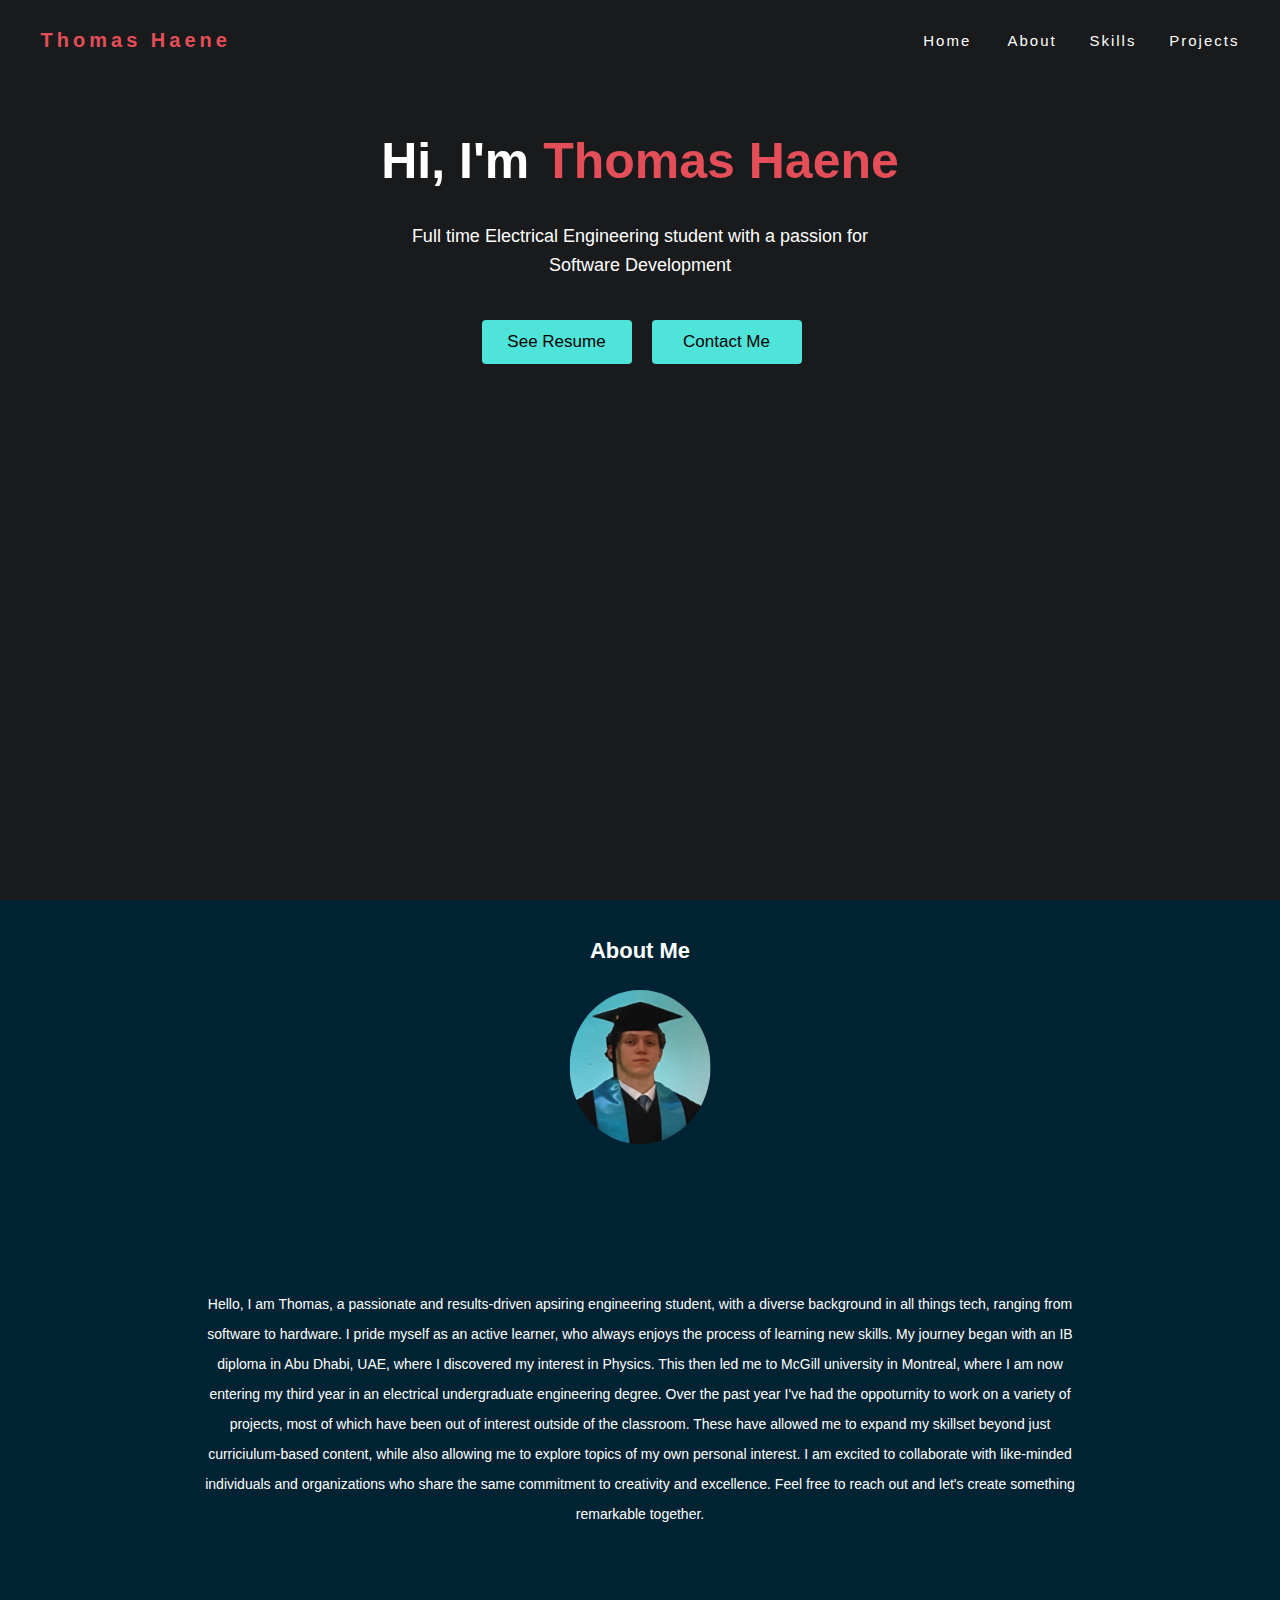
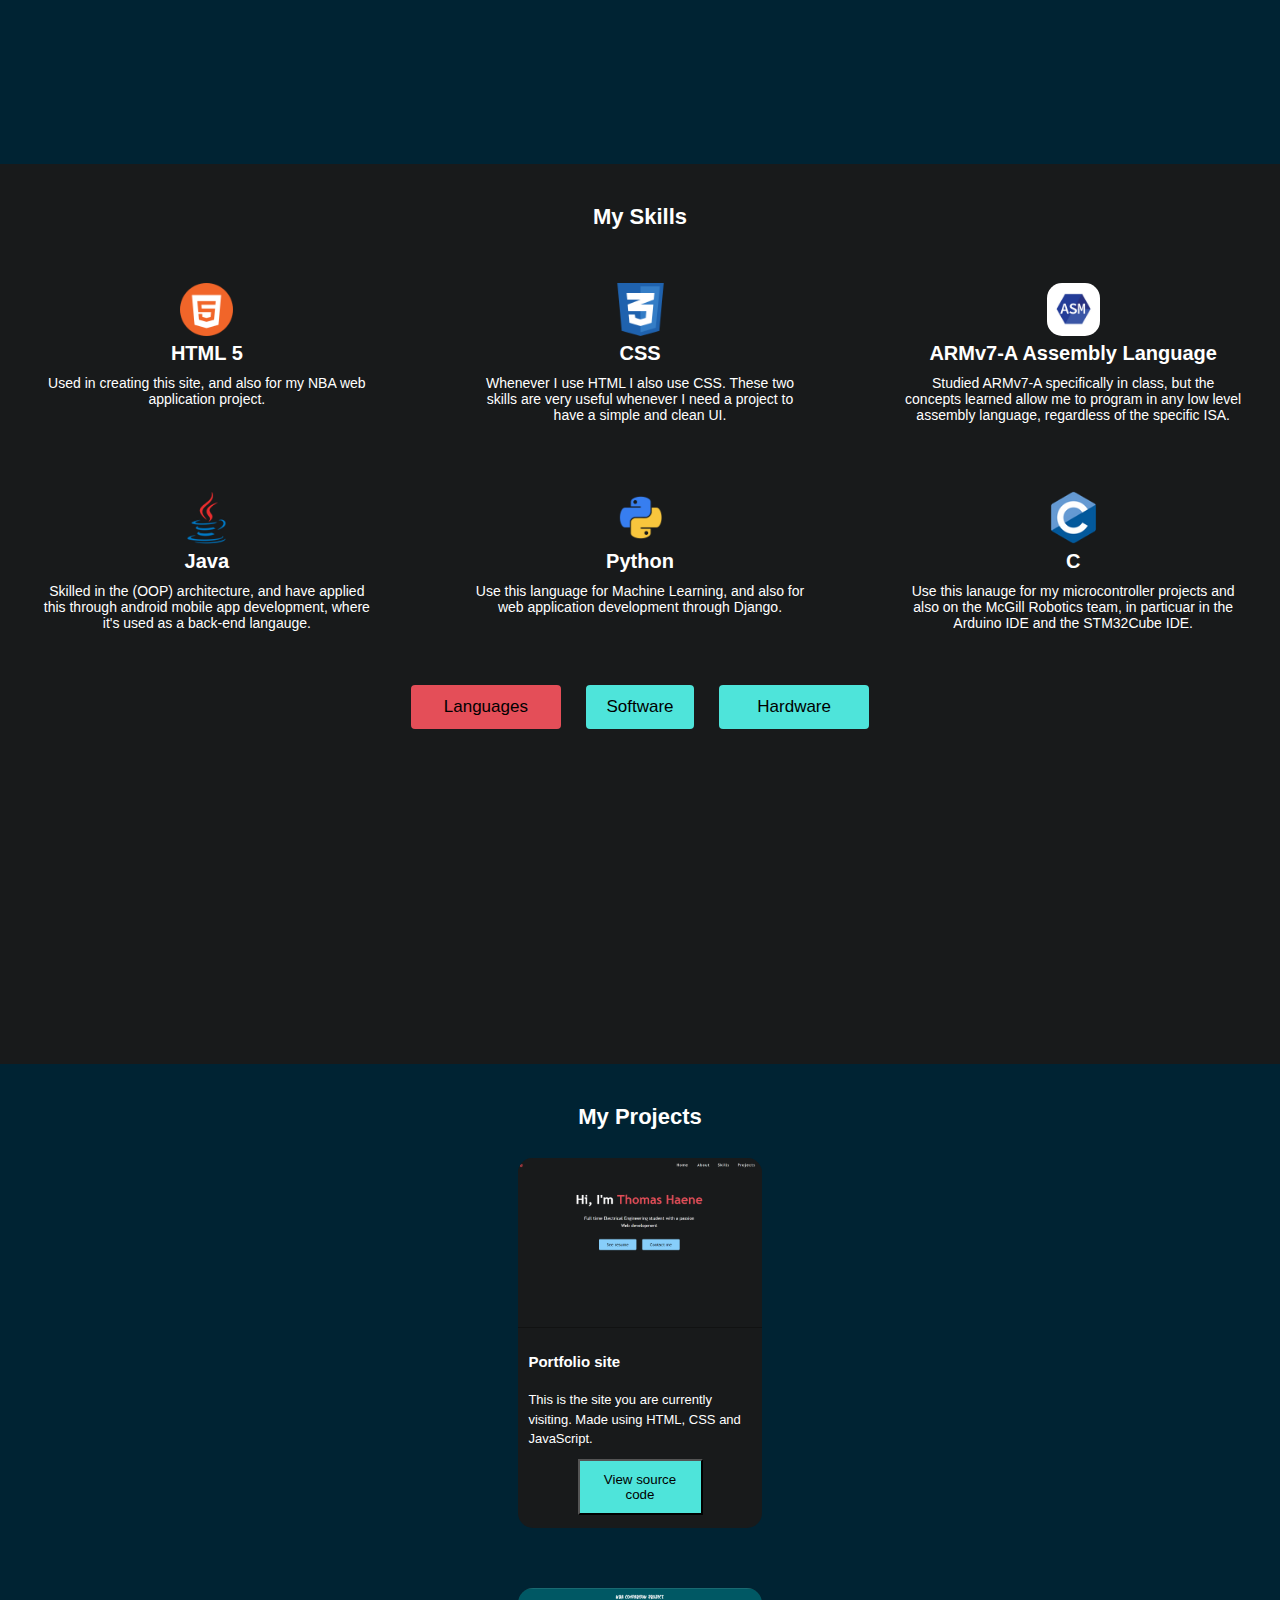
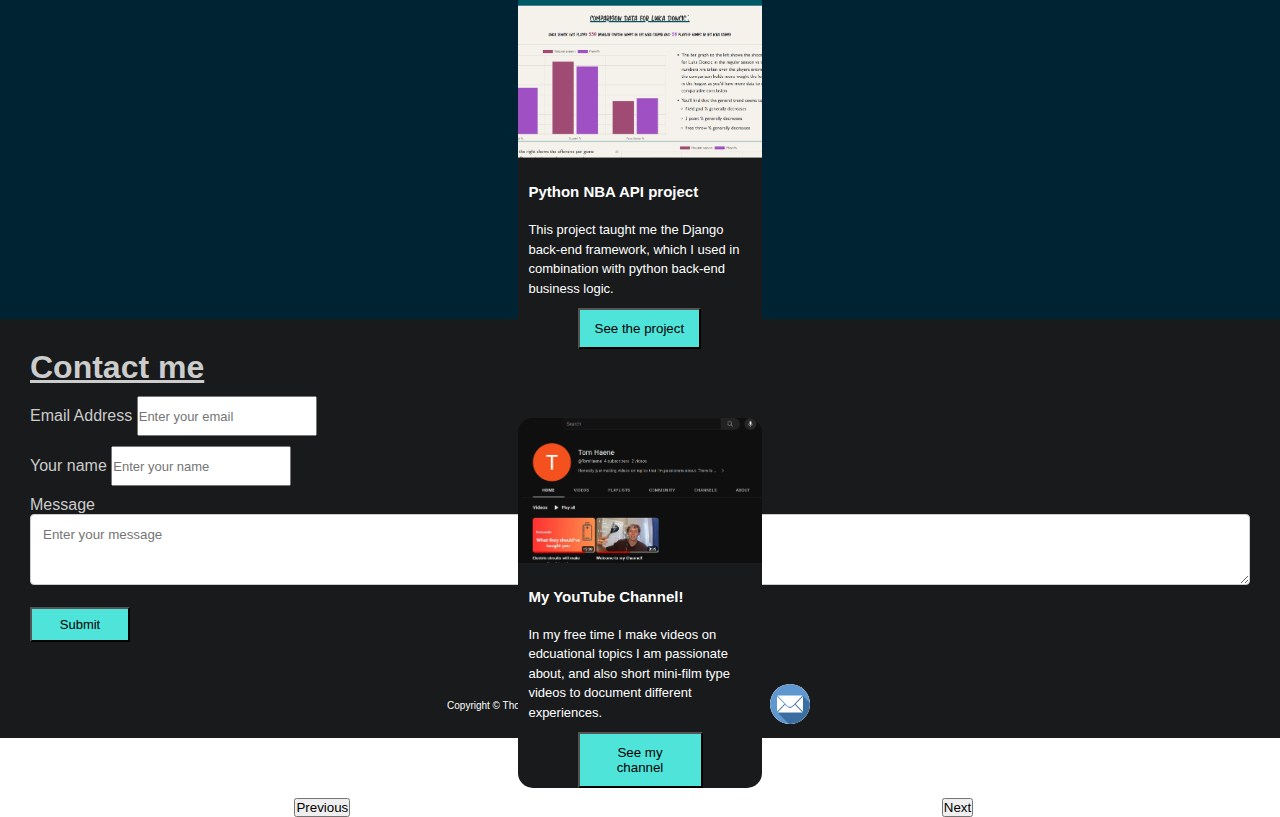
==== commit a1fe718c: "Small changes to skills section" ====
--- a/index.html
+++ b/index.html
@@ -103,32 +103,32 @@
                 <div class="skill1"> 
                     <img src="htmlicon.png" alt="">
                     <h3>HTML 5</h3>
-                    <p>Initially learned through the free online course: The Odin Project, regular practice it through personal projects.</p>
+                    <p>Used in creating this site, and also for my NBA web application project.</p>
                 </div>
                 <div class="skill2">
                     <img src="cssicon.png" alt="">
                     <h3>CSS</h3>
-                    <p>Initially learned through the free online course: The Odin Project, regular practice it through personal projects.</p>
+                    <p>Whenever I use HTML I also use CSS. These two skills are very useful whenever I need a project to have a simple and clean UI.</p>
                 </div>
                 <div class="skill3"> 
                     <img src="Assembly.png" alt="" style="border-radius: 15px;">
-                    <h3>Assembly Language</h3>
-                    <p>Learned this language through a McGill course where we used assembly language to program single board computers</p>
+                    <h3>ARMv7-A Assembly Language</h3>
+                    <p>Studied ARMv7-A specifically in class, but the concepts learned allow me to program in any low level assembly language, regardless of the specific ISA.</p>
                 </div>
                 <div class="skill4"> 
                     <img src="javaicon.png" alt="javaicon">
                     <h3>Java</h3>
-                    <p>Learned this lanaguage through a McGill course, regularly practice it in Android app development.</p>
+                    <p>Skilled in the (OOP) architecture, and have applied this through android mobile app development, where it's used as a back-end langauge.</p>
                 </div>
                 <div class="skill5"> 
                     <img src="pythonicon.png" alt="">
                     <h3>Python</h3>
-                    <p>Learned this language through a McGill course. Regularly practice it through personal projects.</p>
+                    <p>Use this language for Machine Learning, and also for web application development through Django.</p>
                 </div>
                 <div class="skill6">
                     <img src="cicon.png" alt="">
                     <h3>C</h3>
-                    <p>Learned this language through a McGill course. Regularly practice it in McGill robotics outside of class.</p>
+                    <p>Use this lanauge for my microcontroller projects and also on the McGill Robotics team, in particuar in the Arduino IDE and the STM32Cube IDE.</p>
                 </div>
             </div>
 
@@ -166,6 +166,15 @@
                         <a href="http://tomhaene.pythonanywhere.com/" target="_blank"><button>See the project</button></a>
                     </div>    
                   </div>
+                  <div class="carousel-item" data-bs-interval="2000">
+                    <div class="projectCard">
+                        <div class="cardImage3"></div>
+                        <h2>My YouTube Channel!</h2>
+                        <p>In my free time I make videos on edcuational topics I am passionate about, and also short mini-film type videos to document different experiences.</p>
+                        <a href="https://www.youtube.com/channel/UCL1lLG5cR4k3GaLS66aDshw" target="_blank"><button>See my channel</button></a>
+                    </div>    
+                  </div>
+    
                   <!-- <div class="carousel-item">
                        //Add a new item here 
                   </div> -->
--- a/style.css
+++ b/style.css
@@ -420,7 +420,7 @@
 }
 
 .cardImage3{
-    background-image: url();
+    background-image: url(YTChannelPic.png);
 
 }
 
